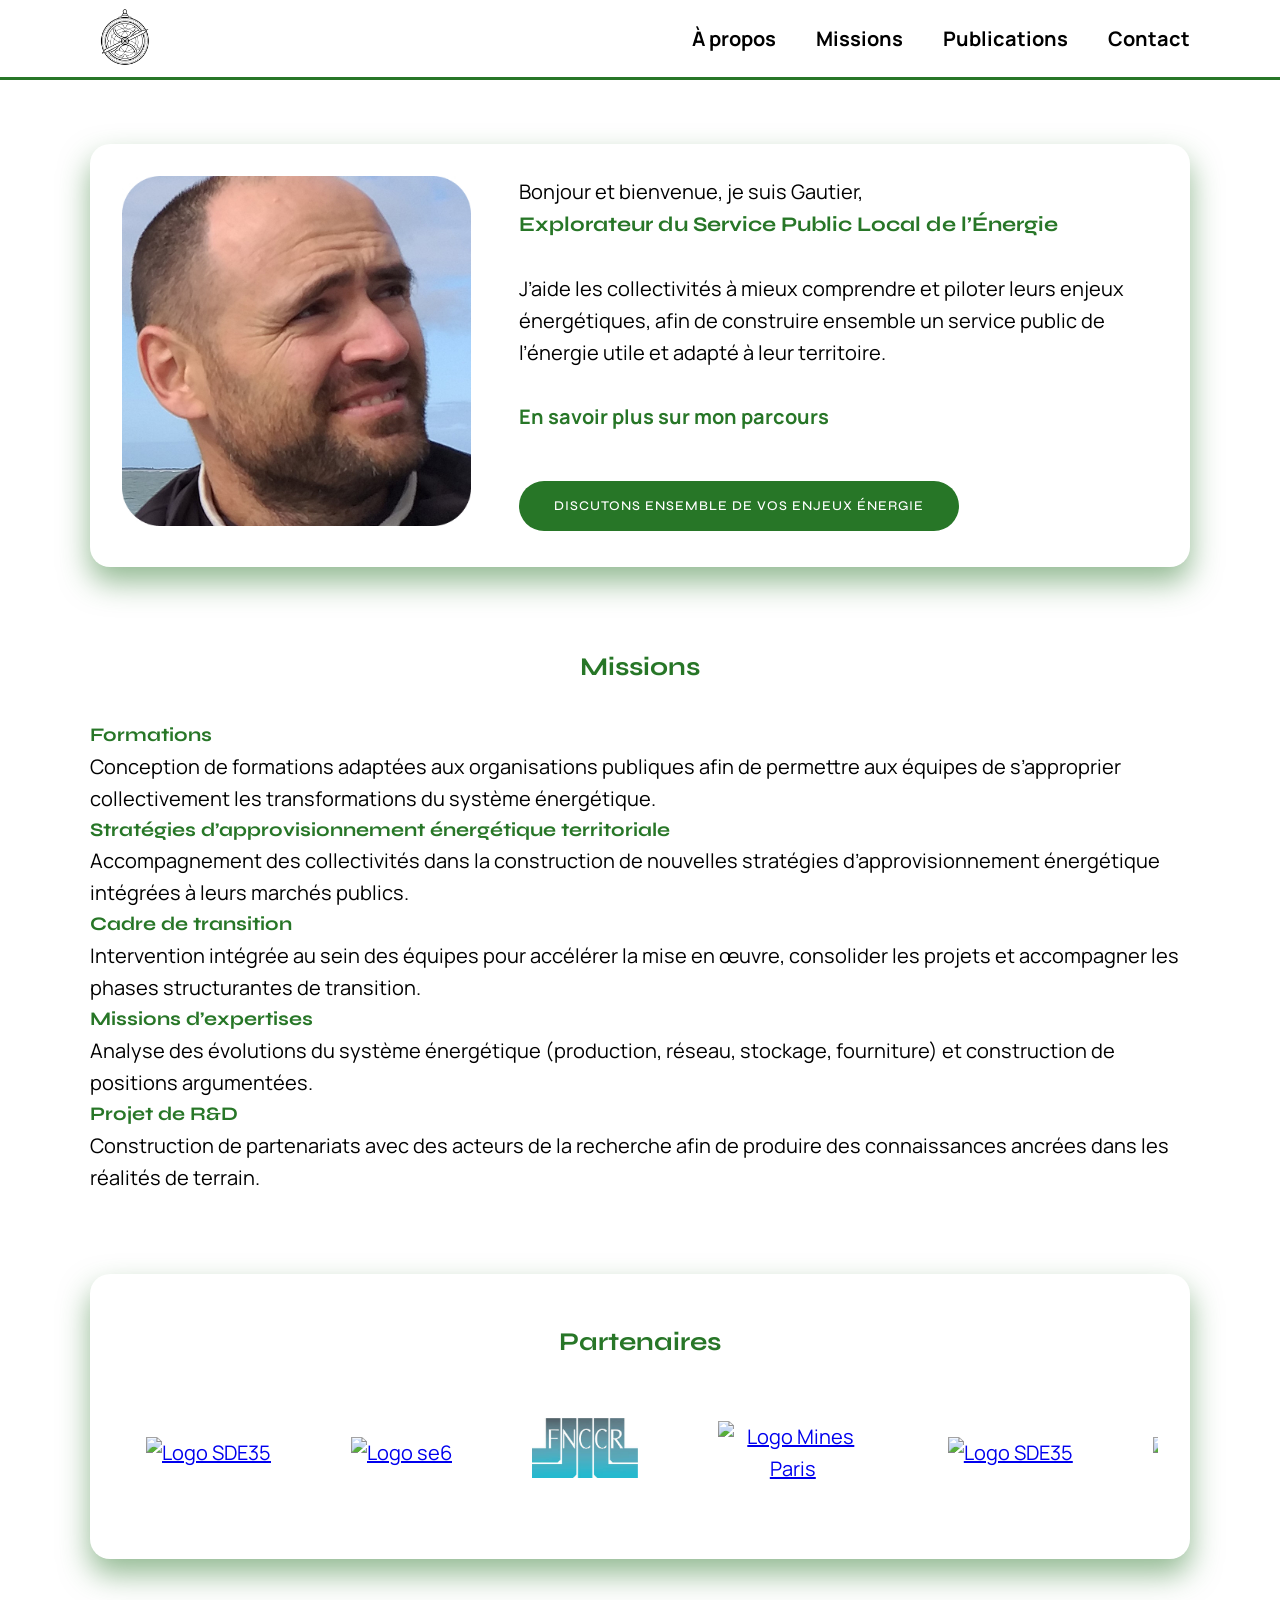
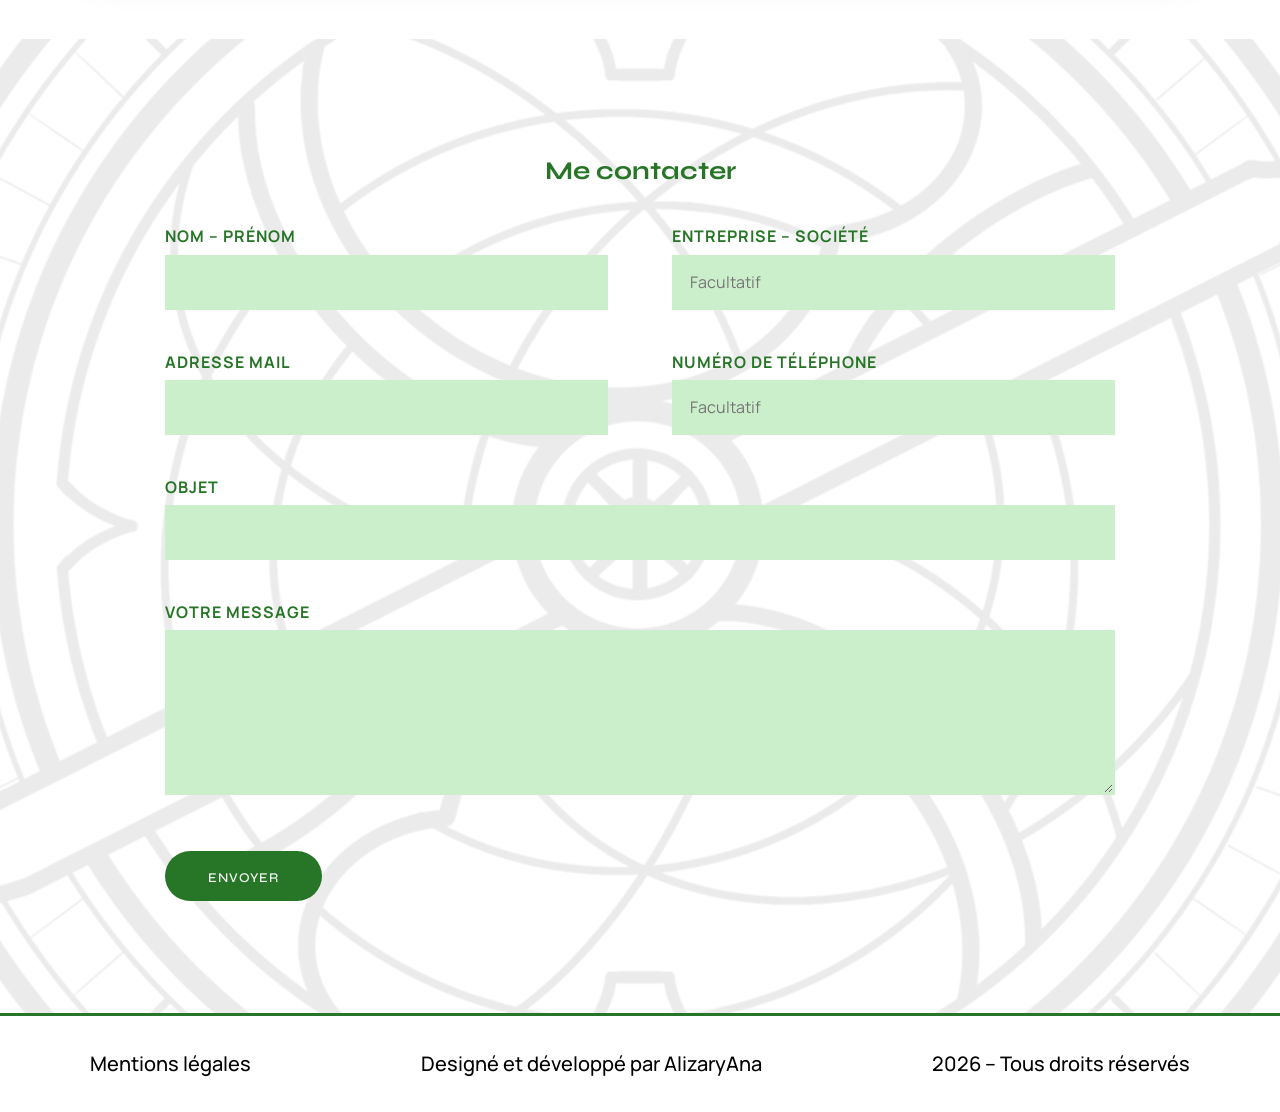
==== index.html @ 9ed66474 "Mise en forme contact" ====
<!DOCTYPE html>
<html lang="fr">

<head>
    <meta charset="UTF-8">
    <meta name="viewport" content="width=device-width, initial-scale=1.0">

    <title>Gautier | Explorateur du Service Public Local de l’Énergie</title>
    <link rel="icon" type="image/png" href="/assets/images/icone.png">
    <meta name="description"
        content="Accompagnement des collectivités dans la construction et le pilotage du service public local de l’énergie.">

    <!-- Fonts -->
    <link href="https://fonts.googleapis.com/css2?family=Manrope:wght@300;400;500;600&family=Syne:wght@600;700&display=swap"
        rel="stylesheet">

    <!-- CSS -->
    <link rel="stylesheet" href="/assets/styles/styles.css">

    <!-- RS Cards à ajouter -->

</head>

<body>

    <!-- ================= HEADER ================= -->

    <header class="site-header">
        <div class="container nav">

            <div class="logo">
               <a href="/" aria-label="Retour à l’accueil">
                <img 
                    src="./assets/images/logo.jpg" 
                    alt="Logo Gautier - Service Public Local de l'Énergie"
                    title="Retour à l'accueil"
                > 
            </a>
            </div>

            <nav aria-label="Navigation principale">
                <ul class="nav-list">
                    <li><a href="#apropos">À propos</a></li>
                    <li><a href="#missions">Missions</a></li>
                    <li><a href="/pages/publications.html">Publications</a></li>
                    <li><a href="#contact">Contact</a></li>
                </ul>
            </nav>

        </div>
    </header>


    <!-- ================= MAIN ================= -->

    <main id="main-content">

        <!-- ===== HERO / INTRO ===== -->

        <section id="apropos" class="hero container">
            <div class="hero-card">

                <figure class="hero-image">
                    <img src="/assets/images/portrait.jpg" alt="Portrait de Gautier">
                </figure>

                <div class="hero-content">
                    <p>Bonjour et bienvenue, je suis Gautier,</p>
                    <h1>
                        Explorateur du Service Public Local de l’Énergie
                    </h1>

                    <p class="intro">
                        J’aide les collectivités à mieux comprendre et piloter leurs enjeux énergétiques,
                        afin de construire ensemble un service public de l’énergie utile et adapté à leur territoire.
                    </p>

                    <p>
                        <a href="./pages/apropos.html" class="text-link">En savoir plus sur mon parcours</a>
                    </p>

                    <a href="#contact">
                        <button class="btn-primary">
                            Discutons ensemble de vos enjeux énergie
                        </button>
                    </a>

                </div>
            </div>
        </section>


        <!-- ===== MISSIONS ===== -->

        <section id="missions" class="missions container">

            <header class="section-header">
                <h2>Missions</h2>
            </header>

            <div class="missions-list">

                <article class="mission">
                    <div class="mission-icon"></div>
                    <div class="mission-content">
                        <h3>Formations</h3>
                        <p>
                            Conception de formations adaptées aux organisations publiques afin de permettre aux équipes
                            de s’approprier collectivement les transformations du système énergétique.
                        </p>
                    </div>
                </article>

                <article class="mission">
                    <div class="mission-icon"></div>
                    <div class="mission-content">
                        <h3>Stratégies d’approvisionnement énergétique territoriale</h3>
                        <p>
                            Accompagnement des collectivités dans la construction de nouvelles stratégies
                            d’approvisionnement énergétique intégrées à leurs marchés publics.
                        </p>
                    </div>
                </article>

                <article class="mission">
                    <div class="mission-icon"></div>
                    <div class="mission-content">
                        <h3>Cadre de transition</h3>
                        <p>
                            Intervention intégrée au sein des équipes pour accélérer la mise en œuvre,
                            consolider les projets et accompagner les phases structurantes de transition.
                        </p>
                    </div>
                </article>

                <article class="mission">
                    <div class="mission-icon"></div>
                    <div class="mission-content">
                        <h3>Missions d’expertises</h3>
                        <p>
                            Analyse des évolutions du système énergétique (production, réseau, stockage, fourniture)
                            et construction de positions argumentées.
                        </p>
                    </div>
                </article>

                <article class="mission">
                    <div class="mission-icon"></div>
                    <div class="mission-content">
                        <h3>Projet de R&D</h3>
                        <p>
                            Construction de partenariats avec des acteurs de la recherche afin de produire
                            des connaissances ancrées dans les réalités de terrain.
                        </p>
                    </div>
                </article>

            </div>

        </section>


        <!-- ===== PARTENAIRES ===== -->

        <section id="partenaires" class="partners container">
            <header class="section-header">
                <h2>Partenaires</h2>
            </header>

            <div class="partner-logos-wrapper">
                <div class="partner-logos"></div>
            </div>
        </section>


        <!-- ===== CONTACT ===== -->

        <section id="contact" class="contact-section">

            <div class="contact-wrapper container">

                <header class="section-header">
                    <h2>Me contacter</h2>
                </header>

                <form class="contact-form" action="#" method="post">

                    <div class="form-row">
                        <div class="form-group">
                            <label for="name">Nom – Prénom</label>
                            <input type="text" id="name" name="name" required>
                        </div>

                        <div class="form-group">
                            <label for="company">Entreprise – Société</label>
                            <input type="text" id="company" name="company" placeholder="Facultatif">
                        </div>
                    </div>

                    <div class="form-row">
                        <div class="form-group">
                            <label for="email">Adresse mail</label>
                            <input type="email" id="email" name="email" required>
                        </div>

                        <div class="form-group">
                            <label for="phone">Numéro de téléphone</label>
                            <input type="tel" id="phone" name="phone" placeholder="Facultatif">
                        </div>
                    </div>

                    <div class="form-group">
                        <label for="subject">Objet</label>
                        <input type="text" id="subject" name="subject">
                    </div>

                    <div class="form-group">
                        <label for="message">Votre message</label>
                        <textarea id="message" name="message" rows="6" required></textarea>
                    </div>

                    <button type="submit" class="btn-primary">
                        Envoyer
                    </button>

                </form>

            </div>

        </section>

    </main>


    <!-- ================= FOOTER ================= -->

    <footer class="site-footer">
        <div class="container footer-content">

            <div class="footer-left">
                <p>
                    <a href="./pages/mentionslegales.html" class="footer-link">
                        Mentions légales
                    </a>
                </p>
            </div>

            <div class="footer-center">
                <p>
                    Designé et développé par 
                    <a href="https://www.alizaryana.com" 
                    target="_blank" 
                    rel="noopener noreferrer"
                    class="footer-link">
                        AlizaryAna
                    </a>
                </p>
            </div>

            <div class="footer-right">
                <p>
                    <span id="year"></span> – Tous droits réservés
                </p>
            </div>

        </div>
    </footer>

</body>

<script>
    document.getElementById("year").textContent = new Date().getFullYear();
</script>

<script src="./assets/scripts/logo-partenaires.js"></script>

</html>
---- assets/styles/styles.css ----
:root {
    --green: #277627;
    --violet: #522876;
    --heading: 'Syne', sans-serif;
    --text: 'Manrope', sans-serif;
}

* {
    margin: 0;
    padding: 0;
    box-sizing: border-box;
}

body {
    font-family: var(--text);
    line-height: 1.6;
    font-size: clamp(1rem, 1.2vw + 1rem, 1.25rem);
}

.container {
    width: 90%;
    max-width: 1100px;
    margin: 0 auto;
}

h1, h2, h3 {
    font-family: var(--heading);
    color: var(--green);
}

h1 {
    font-family: var(--heading);
    color: var(--green);
    font-size: clamp(2rem, 4vw, 3rem);
    text-align: center;
}

h2 {
    font-family: var(--heading);
    color: var(--green);
    font-size: clamp(1.5rem, 2vw, 3rem);
    text-align: center;
    margin-bottom: 2rem;
}

h3 {
    font-family: var(--heading);
    color: var(--green);
    font-size: clamp(1rem, 1.5vw, 2rem); 
}

/* HEADER */

.site-header {
    background: white;
    height: 80px;
    border-bottom: 3px solid var(--green);
    display: flex;
}

.logo img{
    width: 70px;
    height: 70px;
    margin-top: 20%;
}

.nav {
    display: flex;
    justify-content: space-between;
    align-items: center;
}

nav ul {
    list-style: none;
    display: flex;
    gap: 2em;
}

nav a {
    text-decoration: none;
    font-weight: 700;
    position: relative; 
    color: black; 
    transition: color 0.3s ease;
}

nav a::after {
    content: '';
    position: absolute;
    width: 0;
    height: 2px;
    left: 0;
    bottom: -4px; 
    background-color: var(--green);
    transition: width 0.3s ease;
}

nav a:hover {
    color: var(--green);
}

nav a:hover::after {
    width: 100%; 
}

/* HERO */

.hero {
    margin: 4rem auto;
}

.hero-card {
    display: flex;
    gap: 3rem;
    align-items: flex-start;
    background: white;
    border-radius: 20px;
    padding: 2rem;
    box-shadow: 0 15px 30px rgba(39, 118, 39, 0.50);
}

.hero-image img {
    border-radius: 15px;
    object-fit: cover;
    height: 100%;
    max-height: 350px;
}

.hero-content {
    display: flex;
    flex-direction: column;
    justify-content: flex-start;
    flex: 1;
    height: 100%;
}

.hero-content h1 {
    font-size: 1.3rem;
    margin: 0 0 2rem 0;
    text-align: left;
}

.text-link {
    display: inline-block;
    margin: 2rem 0 3rem 0;
    color: var(--green);
    text-decoration: none;
    font-weight: 700;
    position: relative;
    transition: color 0.5s ease;
}

.text-link::after {
    content: '';
    position: absolute;
    width: 0;
    height: 2px;
    left: 0;
    bottom: -3px;
    background-color: var(--green);
    transition: width 0.3s ease;
}

.text-link:hover::after {
    width: 100%;
}

.btn-primary {
    display: inline-block;
    padding: 0.75rem 2rem;
    height: 50px;
    background: var(--green);
    color: white;
    border: 3px solid transparent;
    border-radius: 30px;
    cursor: pointer;
    font-weight: 500;
    text-transform: uppercase;
    letter-spacing: 1px;
    font-family: var(--heading);
    transition: all 0.3s ease;
    text-align: center;
    width: auto;
    margin-top: auto;
    box-sizing: border-box;
}

.btn-primary:hover {
    color: var(--green);
    background-color: white;
    border-color: var(--green);
    transform: translateY(-4px);
    box-shadow: 0 8px 20px rgba(39, 118, 39, 0.25);
}

.btn-primary:focus {
    outline: none;
    box-shadow: 0 0 0 4px rgba(39, 118, 39, 0.2);
}

/* MISSIONS */

.missions {
    margin: 5rem auto;
}

.mission-item {
    display: flex;
    gap: 2rem;
    margin-bottom: 3rem;
    align-items: flex-start;
}

.icon {
    width: 70px;
    height: 70px;
    background: var(--green);
    border-radius: 50%;
    flex-shrink: 0;
}

/* PARTNERS */

.partners {
    background: white;
    padding: 3rem 2rem;
    border-radius: 20px;
    margin-bottom: 5rem;
    box-shadow: 0 15px 30px rgba(39, 118, 39, 0.50);
}

.partner-logos-wrapper {
    overflow: hidden;
    width: 100%;
    position: relative;
}

.partner-logos {
    display: flex;
    gap: 2rem; /* gap fixe entre les cartes */
    animation: scroll-left 25s linear infinite;
    align-items: center;
}

.partner-logos .logo-box {
    flex: 0 0 auto; 
    text-align: center;
    padding: 1.5rem;
    border-radius: 15px;
    background: white;
    transition: transform 0.3s ease, box-shadow 0.3s ease;
}

.partner-logos .logo-box img {
    max-height: 60px;
    max-width: 150px; 
    object-fit: contain;
}

/* Hover effet "lift" */
.partner-logos .logo-box:hover {
    transform: translateY(-5px);
}

/* Animation du scroll */
@keyframes scroll-left {
    0% { transform: translateX(0); }
    100% { transform: translateX(-50%); }
}

.contact-section {
    position: relative;
    padding: 7rem 0;
    background-image: url("../images/logo.jpg");
    background-repeat: no-repeat;
    background-position: center;
    background-size: 180%;
}

.contact-section::before {
    content: "";
    position: absolute;
    inset: 0;
    background: rgba(255, 255, 255, 0.92);
    z-index: 0;
}

.contact-wrapper {
    position: relative;
    z-index: 1;
}

.contact-form {
    max-width: 950px;
    margin: 0 auto;
    display: flex;
    flex-direction: column;
    gap: 2.5rem;
}

.form-row {
    display: flex;
    gap: 4rem;
}

.form-group {
    flex: 1;
    display: flex;
    flex-direction: column;
}

label {
    font-size: 1rem;
    font-weight: 700;
    text-transform: uppercase;
    color: var(--green);
    margin-bottom: 0.3rem;
    letter-spacing: 1px;
}

input,
textarea {
    background: #CCEFCB;
    border: 2px solid transparent;
    padding: 0.9rem 1rem;
    font-size: 1rem;
    font-family: inherit;
    outline: none;
    transition: all 0.2s ease;
}

input:focus,
textarea:focus {
    background: #a8cfa8;
    border-color: var(--green);
}

.contact-form .btn-primary {
    align-self: flex-start;
    margin-top: 1rem;
    padding: 1rem 2.5rem;
    border-radius: 40px;
}

/* FOOTER */

.site-footer {
    border-top: 3px solid var(--green); 
    background: white;
    padding: 2rem 1rem;
    font-family: var(--text);
    font-weight: 500;
}

.site-footer .footer-content {
    display: flex;
    justify-content: space-between;
    flex-wrap: wrap;
    align-items: center;
    gap: 1rem;
}

.site-footer .footer-link {
    color: black;
    text-decoration: none;
    position: relative;
    transition: color 0.3s ease;
}

.site-footer .footer-link::after {
    content: '';
    position: absolute;
    width: 0;
    height: 2px;
    left: 0;
    bottom: -2px;
    background-color: var(--green);
    transition: width 0.3s ease;
}

.site-footer .footer-link:hover {
    color: var(--green);
}

.site-footer .footer-link:hover::after {
    width: 100%;
}

.footer-left, .footer-center, .footer-right {
    flex: 1 1 auto;
    text-align: left;
}

.footer-center {
    text-align: center;
}

.footer-right {
    text-align: right;
}
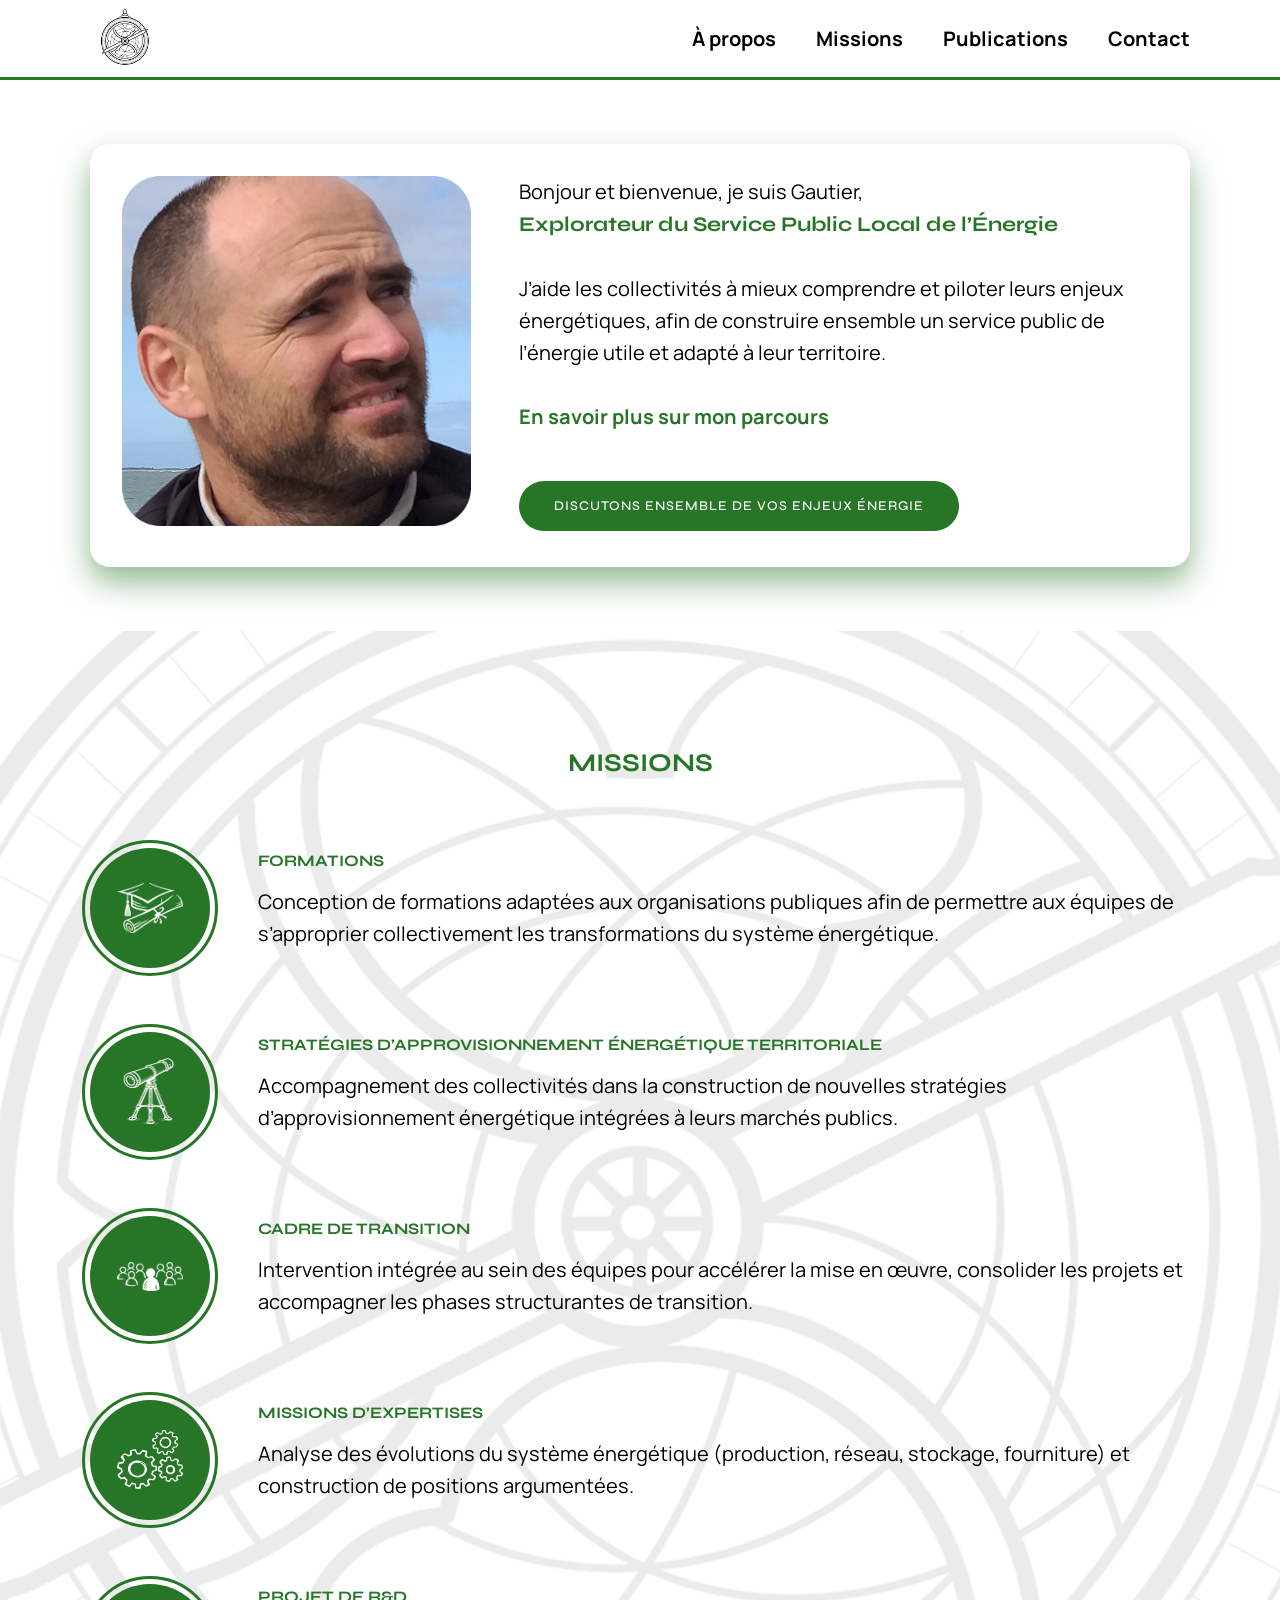
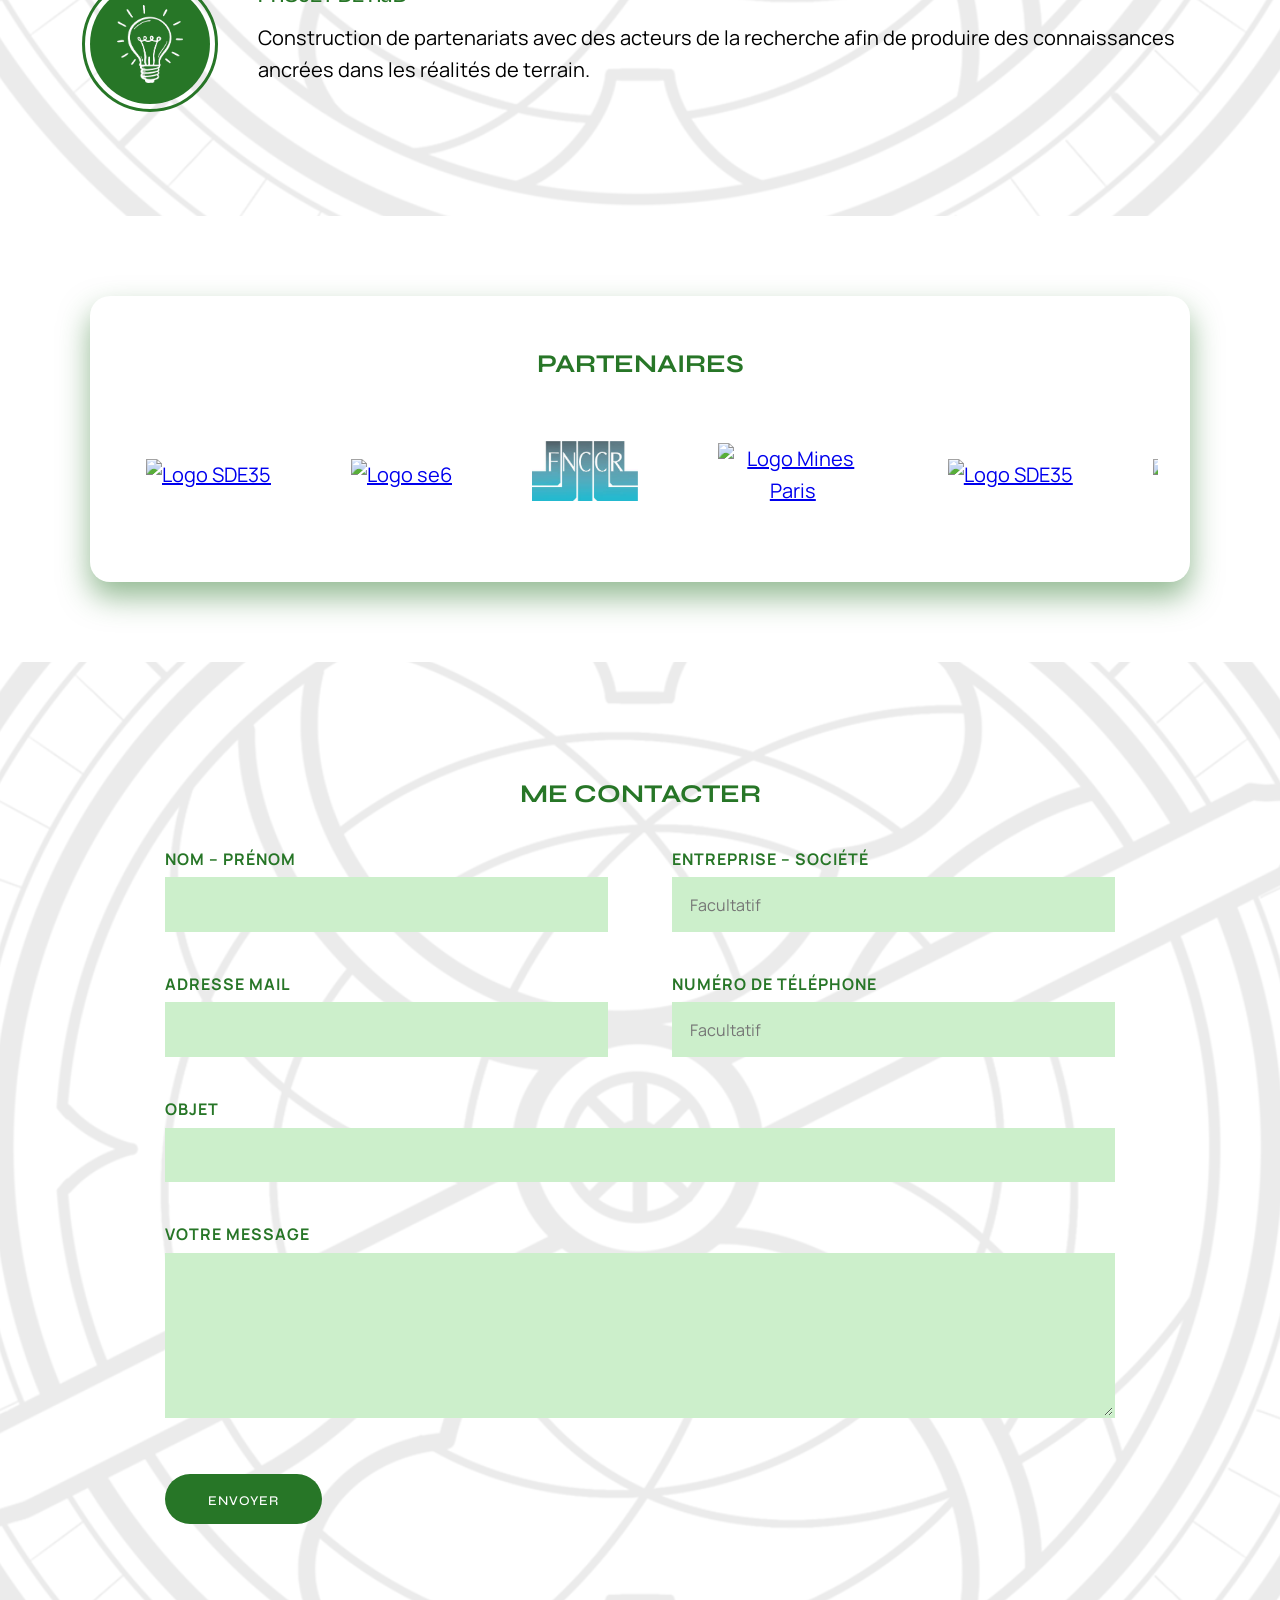
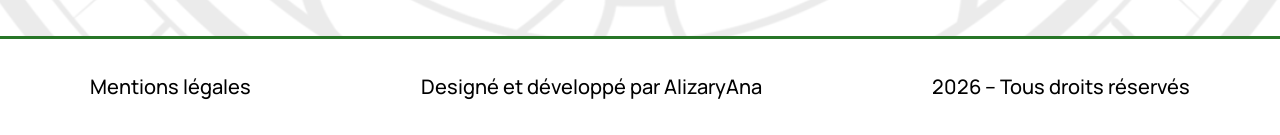
==== commit 3eedb867: "mise en page missions" ====
--- a/index.html
+++ b/index.html
@@ -92,71 +92,72 @@
 
         <!-- ===== MISSIONS ===== -->
 
-        <section id="missions" class="missions container">
-
-            <header class="section-header">
-                <h2>Missions</h2>
-            </header>
-
-            <div class="missions-list">
-
-                <article class="mission">
-                    <div class="mission-icon"></div>
-                    <div class="mission-content">
-                        <h3>Formations</h3>
-                        <p>
-                            Conception de formations adaptées aux organisations publiques afin de permettre aux équipes
-                            de s’approprier collectivement les transformations du système énergétique.
-                        </p>
-                    </div>
-                </article>
-
-                <article class="mission">
-                    <div class="mission-icon"></div>
-                    <div class="mission-content">
-                        <h3>Stratégies d’approvisionnement énergétique territoriale</h3>
-                        <p>
-                            Accompagnement des collectivités dans la construction de nouvelles stratégies
-                            d’approvisionnement énergétique intégrées à leurs marchés publics.
-                        </p>
-                    </div>
-                </article>
-
-                <article class="mission">
-                    <div class="mission-icon"></div>
-                    <div class="mission-content">
-                        <h3>Cadre de transition</h3>
-                        <p>
-                            Intervention intégrée au sein des équipes pour accélérer la mise en œuvre,
-                            consolider les projets et accompagner les phases structurantes de transition.
-                        </p>
-                    </div>
-                </article>
-
-                <article class="mission">
-                    <div class="mission-icon"></div>
-                    <div class="mission-content">
-                        <h3>Missions d’expertises</h3>
-                        <p>
-                            Analyse des évolutions du système énergétique (production, réseau, stockage, fourniture)
-                            et construction de positions argumentées.
-                        </p>
-                    </div>
-                </article>
-
-                <article class="mission">
-                    <div class="mission-icon"></div>
-                    <div class="mission-content">
-                        <h3>Projet de R&D</h3>
-                        <p>
-                            Construction de partenariats avec des acteurs de la recherche afin de produire
-                            des connaissances ancrées dans les réalités de terrain.
-                        </p>
-                    </div>
-                </article>
-
-            </div>
-
+        <section id="missions" class="missions">
+            <div class="container">
+
+                <header class="section-header">
+                    <h2>Missions</h2>
+                </header>
+
+                <div class="missions-list">
+
+                    <article class="mission">
+                        <div class="mission-icon"></div>
+                        <div class="mission-content">
+                            <h3>Formations</h3>
+                            <p>
+                                Conception de formations adaptées aux organisations publiques afin de permettre aux équipes
+                                de s’approprier collectivement les transformations du système énergétique.
+                            </p>
+                        </div>
+                    </article>
+
+                    <article class="mission">
+                        <div class="mission-icon"></div>
+                        <div class="mission-content">
+                            <h3>Stratégies d’approvisionnement énergétique territoriale</h3>
+                            <p>
+                                Accompagnement des collectivités dans la construction de nouvelles stratégies
+                                d’approvisionnement énergétique intégrées à leurs marchés publics.
+                            </p>
+                        </div>
+                    </article>
+
+                    <article class="mission">
+                        <div class="mission-icon"></div>
+                        <div class="mission-content">
+                            <h3>Cadre de transition</h3>
+                            <p>
+                                Intervention intégrée au sein des équipes pour accélérer la mise en œuvre,
+                                consolider les projets et accompagner les phases structurantes de transition.
+                            </p>
+                        </div>
+                    </article>
+
+                    <article class="mission">
+                        <div class="mission-icon"></div>
+                        <div class="mission-content">
+                            <h3>Missions d’expertises</h3>
+                            <p>
+                                Analyse des évolutions du système énergétique (production, réseau, stockage, fourniture)
+                                et construction de positions argumentées.
+                            </p>
+                        </div>
+                    </article>
+
+                    <article class="mission">
+                        <div class="mission-icon"></div>
+                        <div class="mission-content">
+                            <h3>Projet de R&D</h3>
+                            <p>
+                                Construction de partenariats avec des acteurs de la recherche afin de produire
+                                des connaissances ancrées dans les réalités de terrain.
+                            </p>
+                        </div>
+                    </article>
+
+                </div>
+            </div>
         </section>
 
 
@@ -247,12 +248,12 @@
 
             <div class="footer-center">
                 <p>
-                    Designé et développé par 
+                    
                     <a href="https://www.alizaryana.com" 
                     target="_blank" 
                     rel="noopener noreferrer"
                     class="footer-link">
-                        AlizaryAna
+                       Designé et développé par AlizaryAna
                     </a>
                 </p>
             </div>
--- a/assets/styles/styles.css
+++ b/assets/styles/styles.css
@@ -41,6 +41,7 @@
     font-size: clamp(1.5rem, 2vw, 3rem);
     text-align: center;
     margin-bottom: 2rem;
+    text-transform: uppercase;
 }
 
 h3 {
@@ -201,22 +202,112 @@
 /* MISSIONS */
 
 .missions {
-    margin: 5rem auto;
-}
-
-.mission-item {
-    display: flex;
-    gap: 2rem;
-    margin-bottom: 3rem;
+    position: relative;
+    padding: 7rem 0;
+    background-image: url("../images/logo.jpg");
+    background-repeat: no-repeat;
+    background-position: center;
+    background-size: 180%;
+    width: 100%;
+}
+
+.missions::before {
+    content: "";
+    position: absolute;
+    inset: 0;
+    background: rgba(255, 255, 255, 0.92);
+    z-index: 0;
+}
+
+.missions .container {
+    position: relative;
+    z-index: 1;
+}
+
+.missions-list {
+    display: flex;
+    flex-direction: column;
+    gap: 4rem;
+    margin-top: 4rem;
+}
+
+.mission {
+    display: flex;
     align-items: flex-start;
-}
-
-.icon {
-    width: 70px;
-    height: 70px;
-    background: var(--green);
+    gap: 3rem;
+    transition: all 0.3s ease;
+}
+
+.mission-icon {
+    position: relative;
+    min-width: 120px;
+    height: 120px;
     border-radius: 50%;
-    flex-shrink: 0;
+    background-color: var(--green);
+    background-position: center;
+    background-repeat: no-repeat;
+    background-size: 55%;
+    transition: all 0.3s ease;
+}
+
+/* Deuxième bordure externe */
+.mission-icon::after {
+    content: "";
+    position: absolute;
+    inset: -8px;
+    border-radius: 50%;
+    border: 3px solid var(--green);
+    transition: all 0.3s ease;
+}
+
+.mission:nth-child(1) .mission-icon {
+    background-image: url("../images/missions/1.png");
+}
+
+.mission:nth-child(2) .mission-icon {
+    background-image: url("../images/missions/2.png");
+}
+
+.mission:nth-child(3) .mission-icon {
+    background-image: url("../images/missions/3.png");
+}
+
+.mission:nth-child(4) .mission-icon {
+    background-image: url("../images/missions/4.png");
+}
+
+.mission:nth-child(5) .mission-icon {
+    background-image: url("../images/missions/5.png");
+}
+
+.mission-content h3 {
+    font-size: 1rem;
+    text-transform: uppercase;
+    font-weight: 700;
+    color: var(--green);
+    margin-bottom: 0.8rem;
+    transition: color 0.3s ease;
+}
+
+.mission-content p {
+    line-height: 1.6;
+    transition: color 0.3s ease;
+}
+
+/* HOVER */
+
+.mission:hover .mission-icon {
+    background-color: var(--violet);
+}
+
+.mission:hover .mission-icon::after {
+    border-color: var(--violet);
+}
+
+.mission:hover .mission-content h3,
+.mission:hover .mission-content p {
+    color: var(--violet);
+    cursor: pointer;
 }
 
 /* PARTNERS */
@@ -226,6 +317,7 @@
     padding: 3rem 2rem;
     border-radius: 20px;
     margin-bottom: 5rem;
+    margin-top: 5rem;
     box-shadow: 0 15px 30px rgba(39, 118, 39, 0.50);
 }
 
@@ -237,7 +329,7 @@
 
 .partner-logos {
     display: flex;
-    gap: 2rem; /* gap fixe entre les cartes */
+    gap: 2rem; 
     animation: scroll-left 25s linear infinite;
     align-items: center;
 }
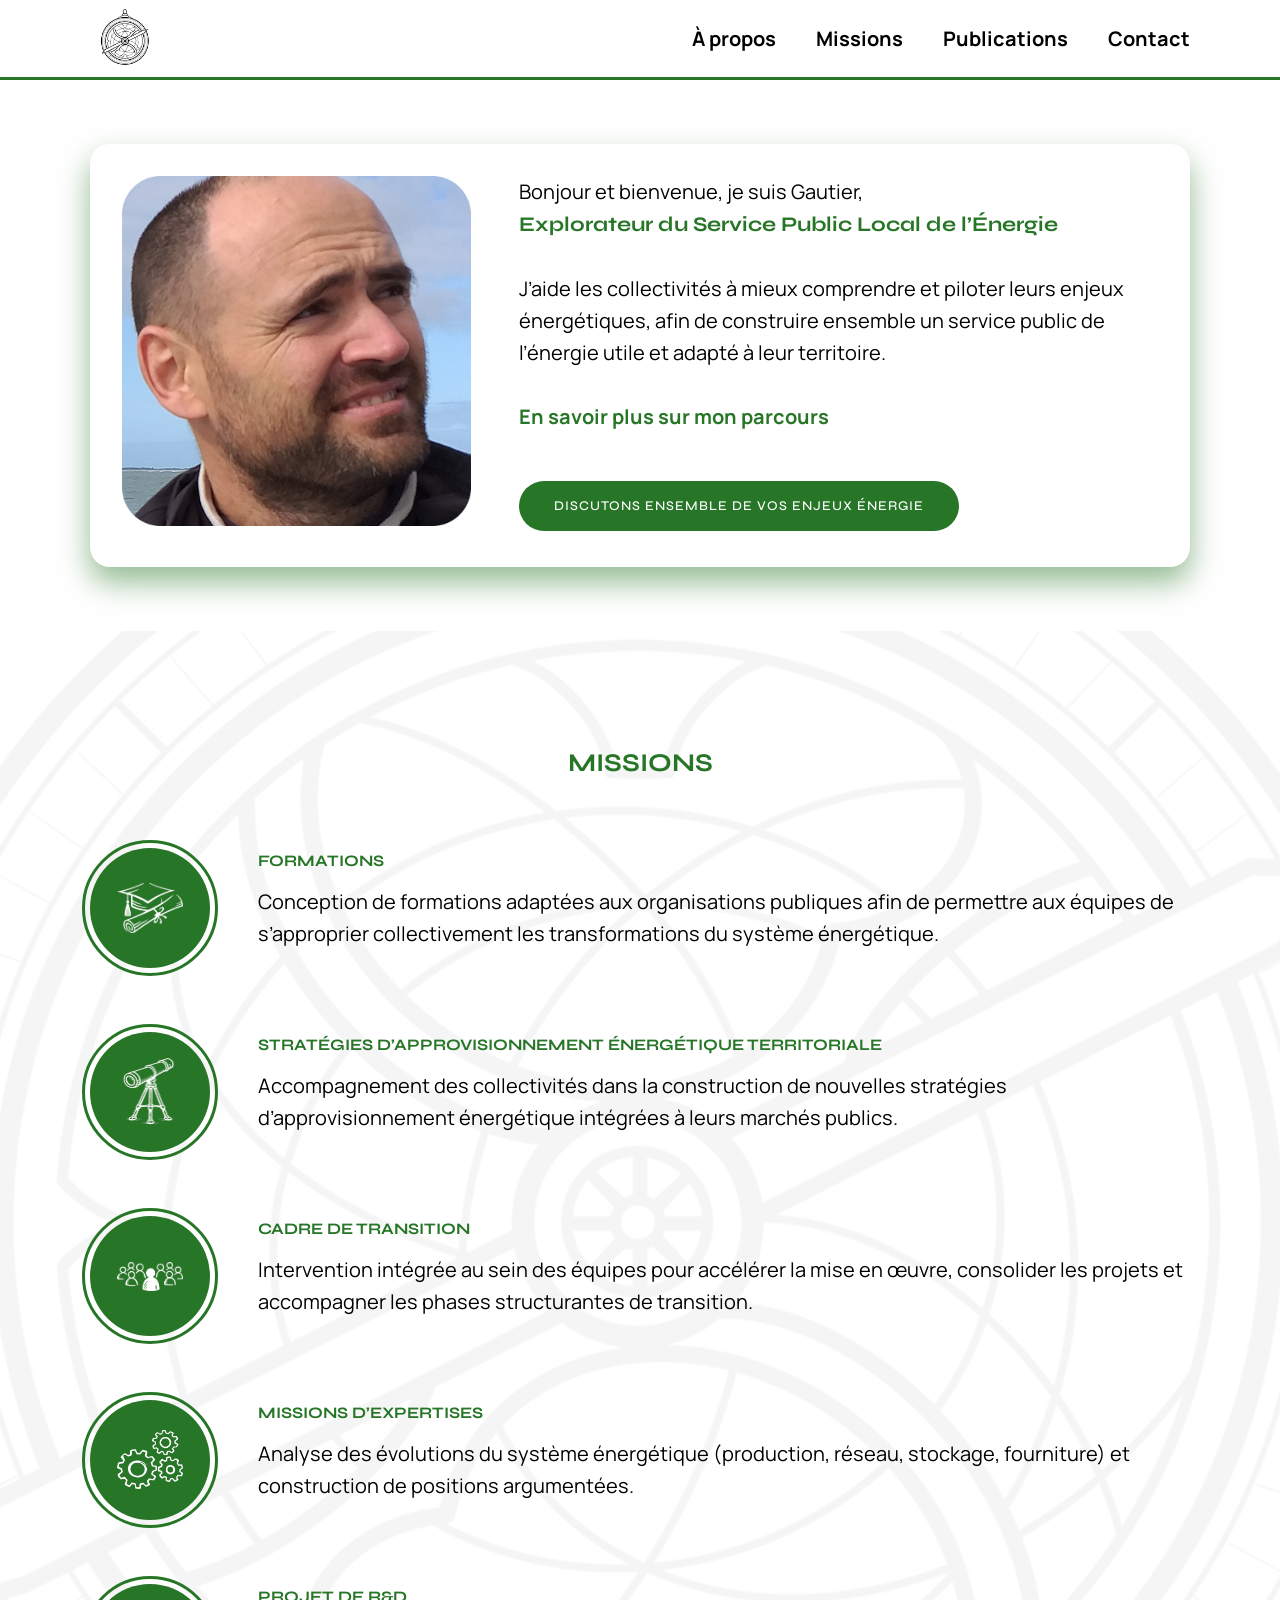
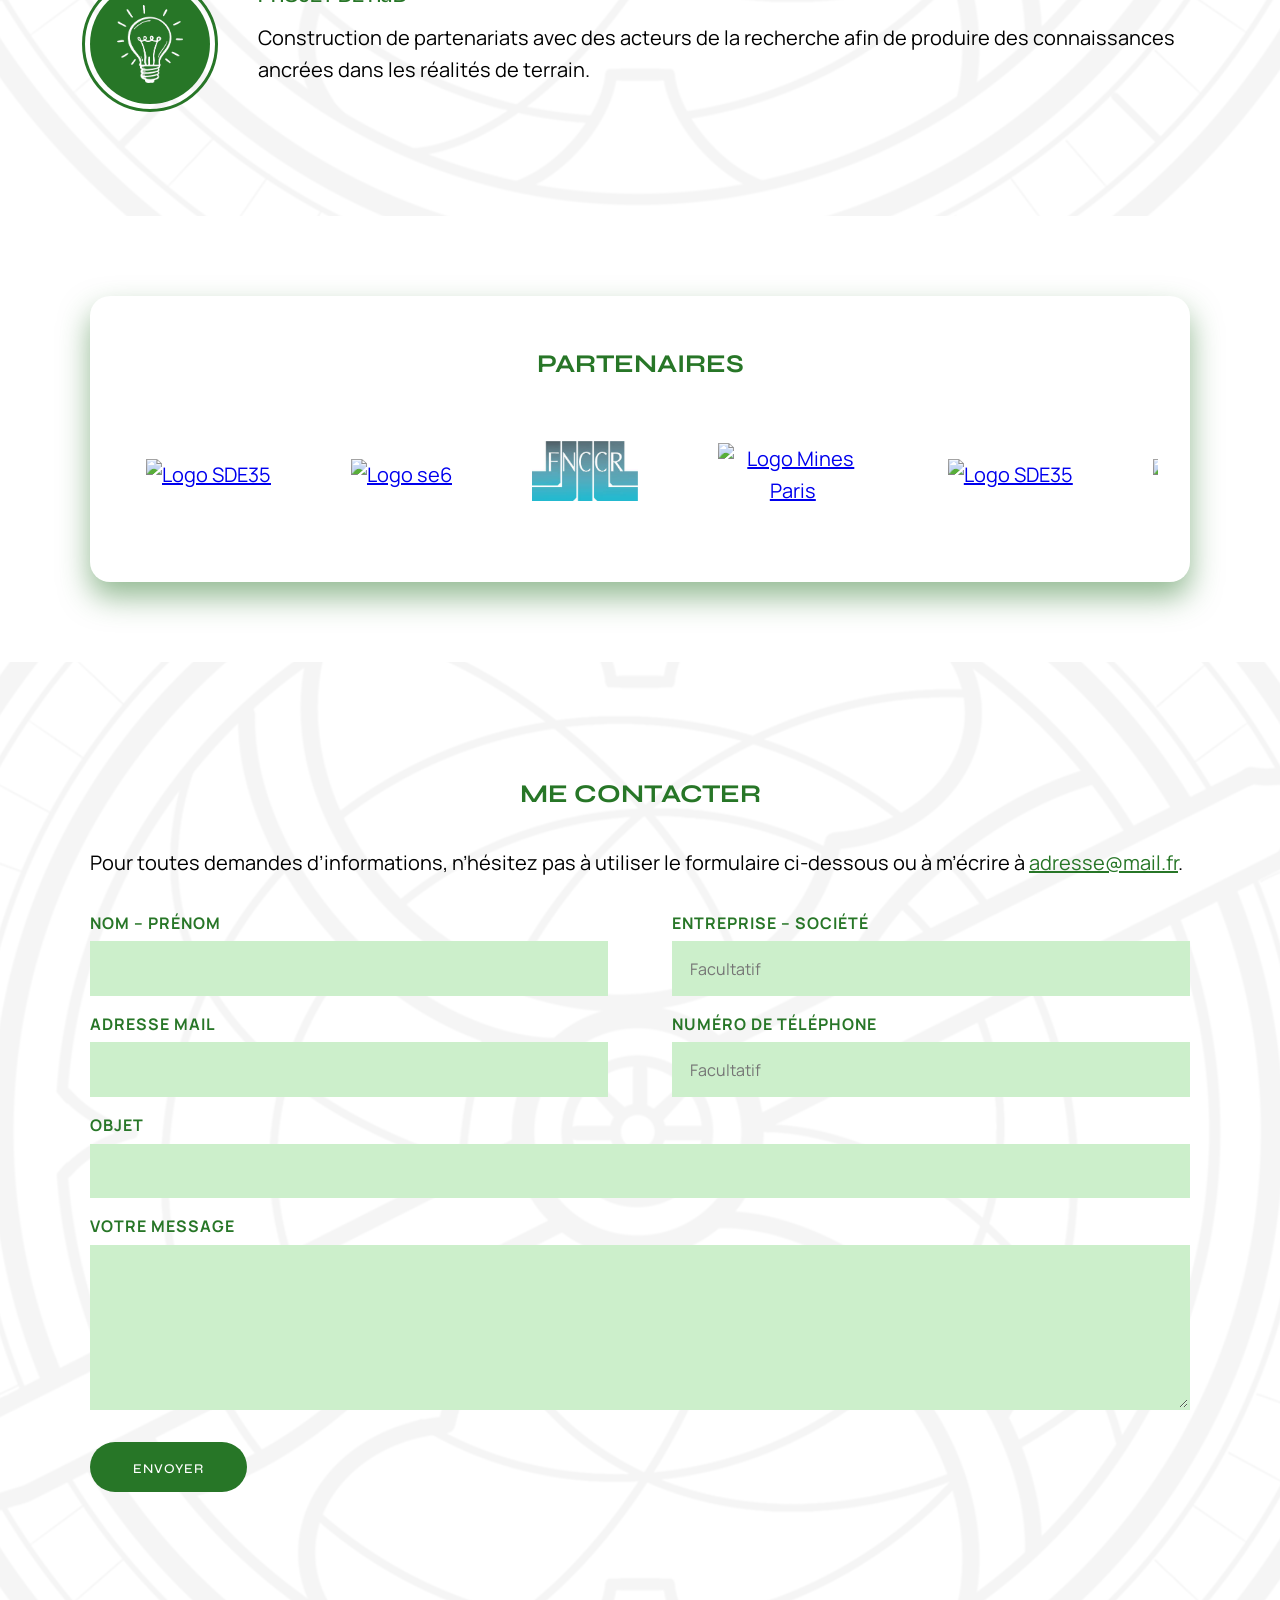
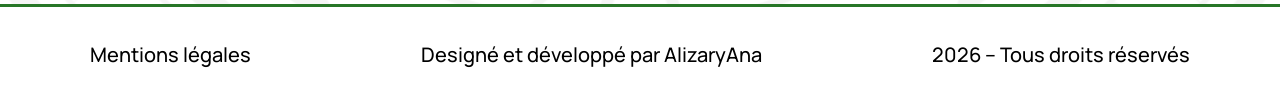
==== commit 56afde58: "Ajout responsive mobile" ====
--- a/index.html
+++ b/index.html
@@ -16,6 +16,7 @@
 
     <!-- CSS -->
     <link rel="stylesheet" href="/assets/styles/styles.css">
+    <link rel="stylesheet" href="/assets/styles/mobile.css">
 
     <!-- RS Cards à ajouter -->
 
@@ -28,19 +29,28 @@
     <header class="site-header">
         <div class="container nav">
 
+            <!-- Logo -->
             <div class="logo">
-               <a href="/" aria-label="Retour à l’accueil">
-                <img 
-                    src="./assets/images/logo.jpg" 
-                    alt="Logo Gautier - Service Public Local de l'Énergie"
-                    title="Retour à l'accueil"
-                > 
-            </a>
-            </div>
-
+                <a href="/" aria-label="Retour à l’accueil">
+                    <img 
+                        src="./assets/images/logo.jpg" 
+                        alt="Logo Gautier - Service Public Local de l'Énergie"
+                        title="Retour à l'accueil"
+                    > 
+                </a>
+            </div>
+
+            <!-- Hamburger pour mobile -->
+            <div class="hamburger" aria-label="Ouvrir le menu" aria-expanded="false" onclick="this.parentElement.classList.toggle('active'); this.setAttribute('aria-expanded', this.parentElement.classList.contains('active'));">
+                <span></span>
+                <span></span>
+                <span></span>
+            </div>
+
+            <!-- Navigation -->
             <nav aria-label="Navigation principale">
                 <ul class="nav-list">
-                    <li><a href="#apropos">À propos</a></li>
+                    <li><a href="/pages/apropos.html">À propos</a></li>
                     <li><a href="#missions">Missions</a></li>
                     <li><a href="/pages/publications.html">Publications</a></li>
                     <li><a href="#contact">Contact</a></li>
@@ -182,7 +192,11 @@
 
                 <header class="section-header">
                     <h2>Me contacter</h2>
+                    <p>Pour toutes demandes d’informations, n’hésitez pas à utiliser le formulaire ci-dessous ou à m’écrire à 
+                        <a href="mailto:adresse@mail.fr" class="adresse-mail">adresse@mail.fr</a>.
+                    </p>
                 </header>
+
 
                 <form class="contact-form" action="#" method="post">
 
--- a/assets/styles/styles.css
+++ b/assets/styles/styles.css
@@ -9,6 +9,10 @@
     margin: 0;
     padding: 0;
     box-sizing: border-box;
+}
+
+html {
+    scroll-behavior: smooth;
 }
 
 body {
@@ -215,7 +219,7 @@
     content: "";
     position: absolute;
     inset: 0;
-    background: rgba(255, 255, 255, 0.92);
+    background: rgba(255, 255, 255, 0.96);
     z-index: 0;
 }
 
@@ -360,6 +364,8 @@
     100% { transform: translateX(-50%); }
 }
 
+/* CONTACT*/
+
 .contact-section {
     position: relative;
     padding: 7rem 0;
@@ -367,14 +373,17 @@
     background-repeat: no-repeat;
     background-position: center;
     background-size: 180%;
+    
 }
 
 .contact-section::before {
     content: "";
     position: absolute;
     inset: 0;
-    background: rgba(255, 255, 255, 0.92);
+    background: rgba(255, 255, 255, 0.96);
     z-index: 0;
+ 
+    
 }
 
 .contact-wrapper {
@@ -382,12 +391,19 @@
     z-index: 1;
 }
 
+.contact-wrapper .section-header {
+    margin-bottom: 2rem;
+}
+
+.adresse-mail {
+    color: var(--green);
+}
+
 .contact-form {
-    max-width: 950px;
     margin: 0 auto;
     display: flex;
     flex-direction: column;
-    gap: 2.5rem;
+    gap: 1rem;
 }
 
 .form-row {
@@ -423,7 +439,6 @@
 
 input:focus,
 textarea:focus {
-    background: #a8cfa8;
     border-color: var(--green);
 }
 
--- a/assets/styles/mobile.css
+++ b/assets/styles/mobile.css
@@ -0,0 +1,137 @@
+@media (max-width: 48em) {
+
+    /* HEADER */
+    .site-header {
+        flex-direction: column;
+        height: auto;
+        padding: 0.5rem 1rem;
+        position: relative;
+    }
+
+    .logo img {
+        display: none;
+    }
+
+    .nav {
+        width: 100%;
+        flex-direction: column;
+        align-items: flex-end;
+    }
+
+
+    nav ul {
+        flex-direction: column;
+        gap: 1rem;
+        width: 100%;
+        display: none; 
+    }
+
+    nav a {
+        display: block;
+        text-align: center;
+        padding: 0.5rem 0;
+    }
+
+    .hamburger {
+        display: block;
+        cursor: pointer;
+        width: 30px;
+        height: 25px;
+        position: relative;
+    }
+
+    .hamburger span {
+        display: block;
+        width: 100%;
+        height: 3px;
+        background-color: var(--green);
+        margin: 5px 0;
+        transition: 0.3s ease;
+    }
+
+    /* quand le menu est ouvert */
+    .nav.active ul {
+        display: flex;
+    }
+
+    /* HERO */
+    .hero-card {
+        flex-direction: column;
+        gap: 1rem;
+        padding: 1rem;
+    }
+
+    .hero-image img {
+        max-height: 200px;
+        width: 100%;
+    }
+
+    .hero-content h1 {
+        font-size: 1.1rem;
+        text-align: center;
+    }
+
+    .btn-primary {
+        width: 100%;
+        padding: 1rem;
+        font-size: 1rem;
+    }
+
+    /* MISSIONS */
+    .missions-list {
+        gap: 2rem;
+        margin-top: 2rem;
+    }
+
+    .mission {
+        flex-direction: column;
+        align-items: center;
+        text-align: center;
+        gap: 1rem;
+    }
+
+    .mission-icon {
+        min-width: 90px;
+        height: 90px;
+    }
+
+    .mission-content h3 {
+        font-size: 0.95rem;
+    }
+
+    .mission-content p {
+        font-size: 0.85rem;
+    }
+
+    /* PARTNERS */
+    .partner-logos {
+        gap: 1rem;
+    }
+
+    .partner-logos .logo-box {
+        padding: 0.5rem;
+    }
+
+    /* CONTACT */
+    .contact-form .form-row {
+        flex-direction: column;
+        gap: 0.8rem;
+    }
+
+    .contact-form .btn-primary {
+        width: 100%;
+        text-align: center;
+        padding: 1rem;
+    }
+
+    /* FOOTER */
+    .site-footer .footer-content {
+        flex-direction: column;
+        gap: 1rem;
+        text-align: center;
+    }
+
+    .footer-left, .footer-center, .footer-right {
+        text-align: center;
+    }
+}
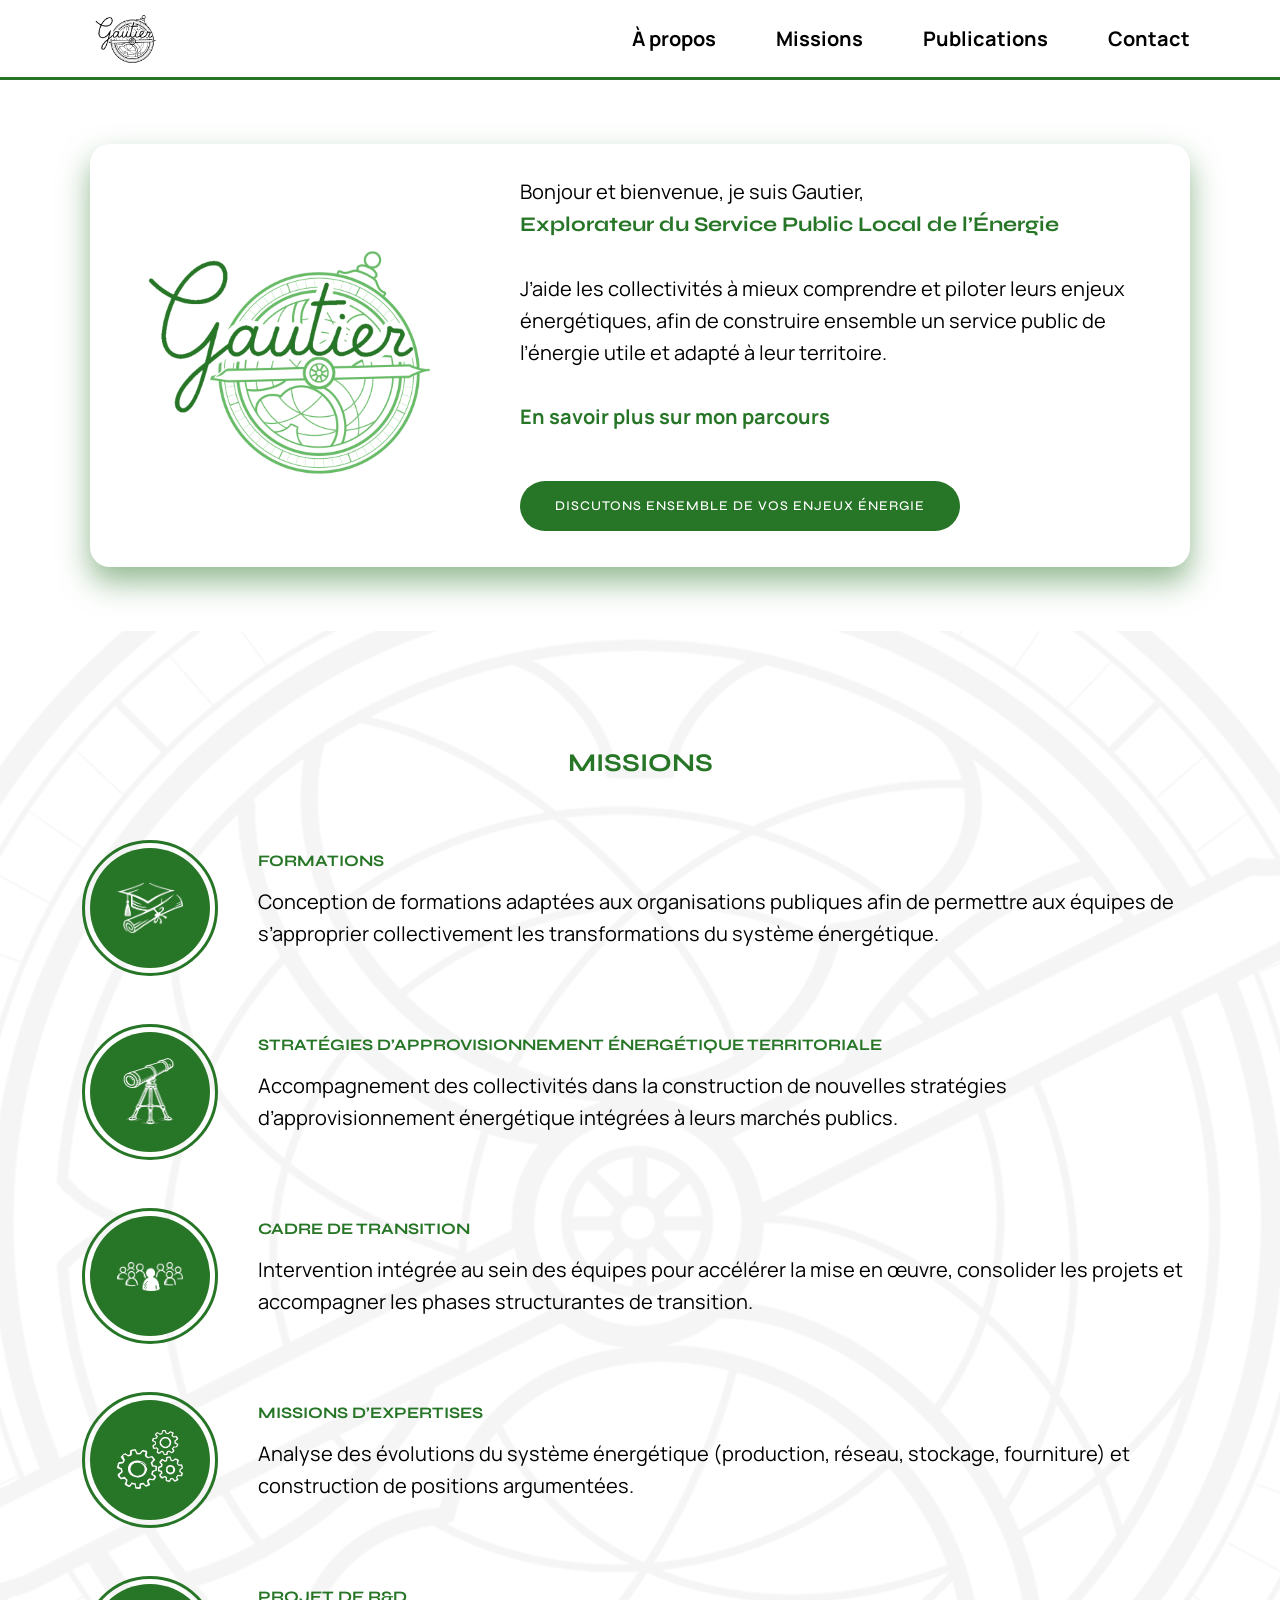
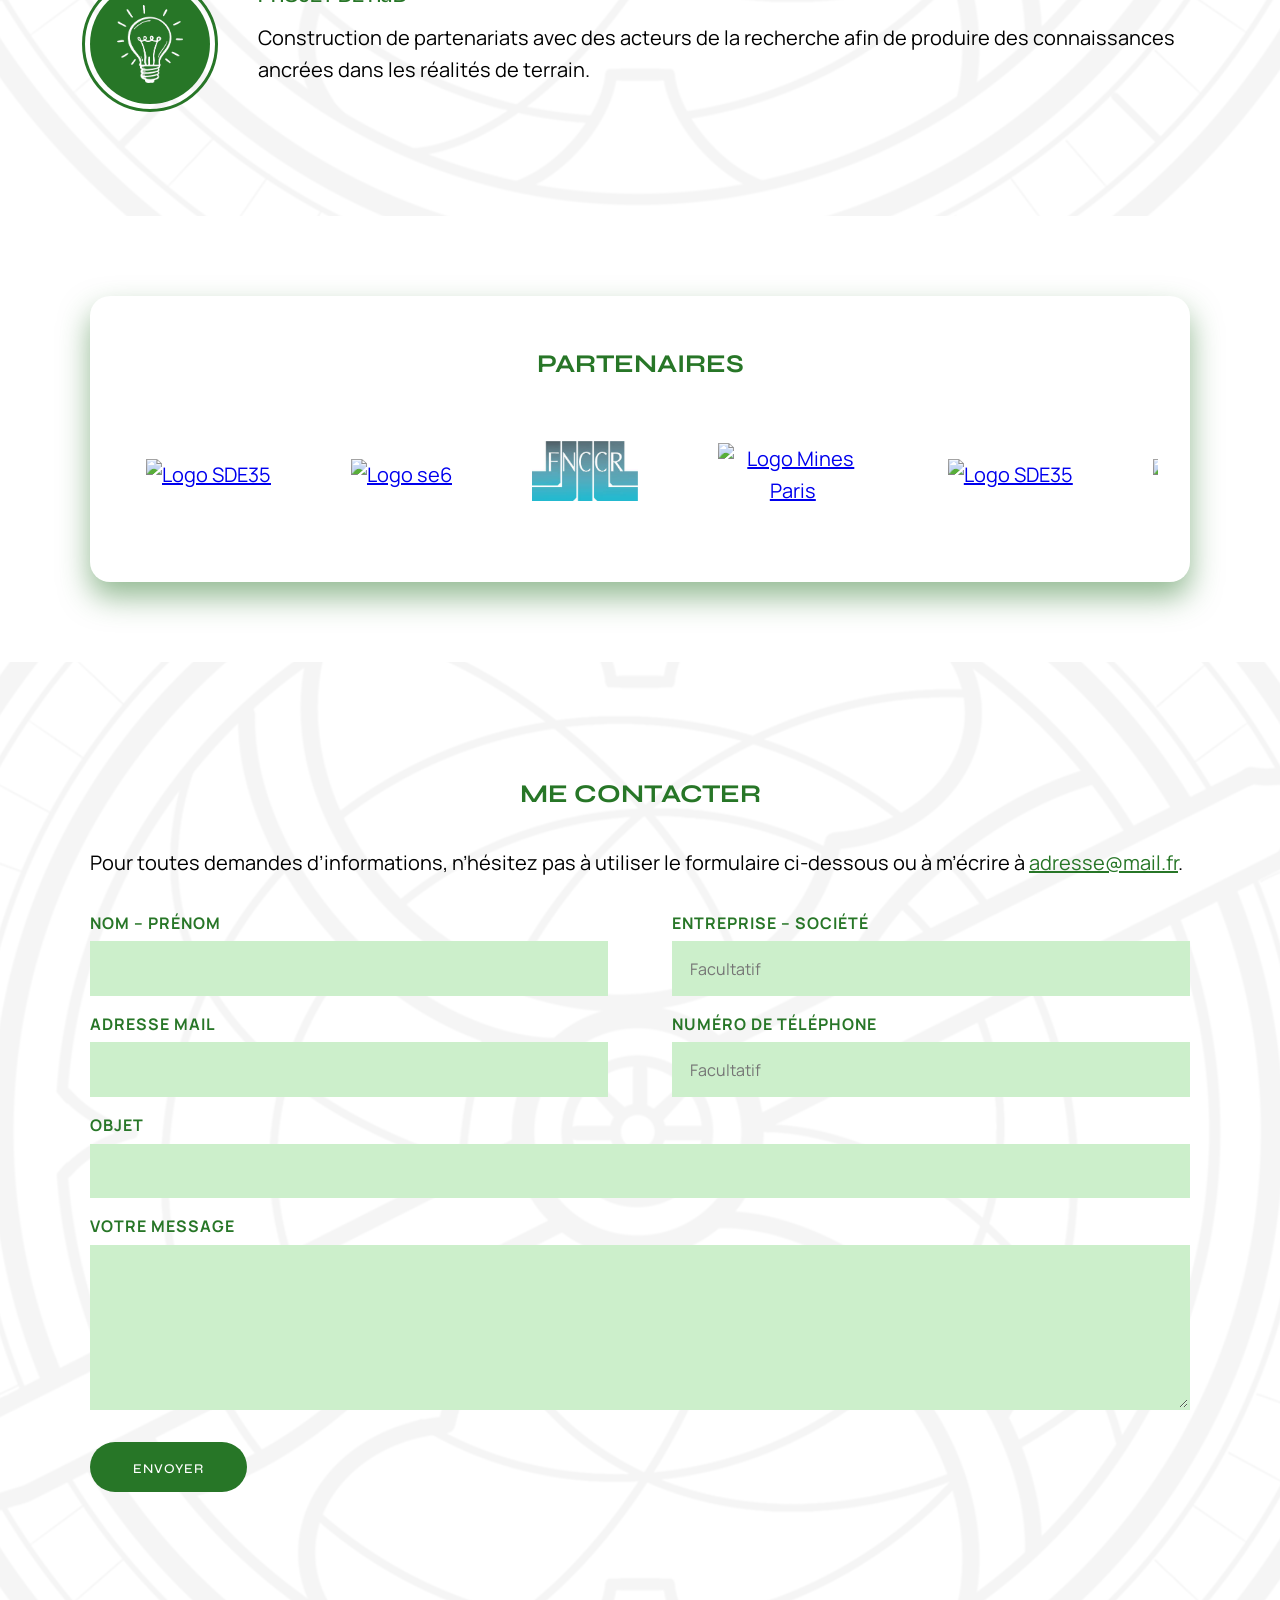
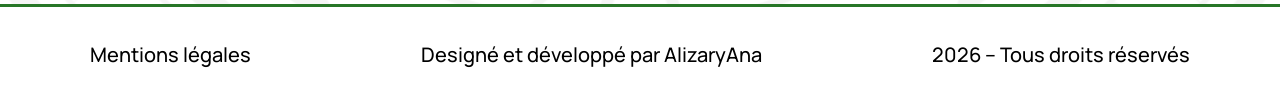
==== commit d5d01ba9: "Header sticky" ====
--- a/index.html
+++ b/index.html
@@ -31,17 +31,14 @@
 
             <!-- Logo -->
             <div class="logo">
-                <a href="/" aria-label="Retour à l’accueil">
-                    <img 
-                        src="./assets/images/logo.jpg" 
-                        alt="Logo Gautier - Service Public Local de l'Énergie"
-                        title="Retour à l'accueil"
-                    > 
+                <a href="/" aria-label="Retour à l’accueil" title="Retour à l'accueil">
+                    <img class="logo-default" src="./assets/images/gautier.png" alt="Logo Gautier - Service Public Local de l'Énergie">
+                    <img class="logo-hover" src="./assets/images/gautiervert.png" alt="Logo Gautier - Service Public Local de l'Énergie">
                 </a>
             </div>
 
-            <!-- Hamburger pour mobile -->
-            <div class="hamburger" aria-label="Ouvrir le menu" aria-expanded="false" onclick="this.parentElement.classList.toggle('active'); this.setAttribute('aria-expanded', this.parentElement.classList.contains('active'));">
+            <!-- Hamburger -->
+            <div class="hamburger" aria-label="Ouvrir le menu" aria-expanded="false">
                 <span></span>
                 <span></span>
                 <span></span>
@@ -57,6 +54,8 @@
                 </ul>
             </nav>
 
+            <!-- Overlay -->
+            <div class="nav-overlay"></div>
         </div>
     </header>
 
@@ -71,7 +70,7 @@
             <div class="hero-card">
 
                 <figure class="hero-image">
-                    <img src="/assets/images/portrait.jpg" alt="Portrait de Gautier">
+                    <img src="/assets/images/gautiervert.png" alt="Portrait de Gautier">
                 </figure>
 
                 <div class="hero-content">
@@ -288,5 +287,6 @@
 </script>
 
 <script src="./assets/scripts/logo-partenaires.js"></script>
+<script src="./assets/scripts/nav-mobile.js"></script>
 
 </html>
--- a/assets/styles/styles.css
+++ b/assets/styles/styles.css
@@ -61,24 +61,61 @@
     height: 80px;
     border-bottom: 3px solid var(--green);
     display: flex;
-}
-
-.logo img{
+    position: fixed;   
+    top: 0;           
+    left: 0;
+    width: 100%;      
+    z-index: 9999;     
+}
+
+#main-content {
+    padding-top: 80px; 
+}
+
+.logo a {
+    display: inline-block;
+    position: relative;
     width: 70px;
     height: 70px;
-    margin-top: 20%;
+}
+
+.logo img {
+    position: absolute;
+    top: 0;
+    left: 0;
+    width: 75px;
+    height: 75px;
+    transition: opacity 0.3s ease;
+}
+
+.logo .logo-hover {
+    opacity: 0; 
+}
+
+.logo a:hover .logo-hover {
+    opacity: 1; 
+}
+
+.logo a:hover .logo-default {
+    opacity: 0; 
+}
+
+nav {
+    margin-left: auto; 
+    display: flex;
+    gap: 2em; 
 }
 
 .nav {
     display: flex;
-    justify-content: space-between;
     align-items: center;
 }
+
 
 nav ul {
     list-style: none;
     display: flex;
-    gap: 2em;
+    gap: 3em;
 }
 
 nav a {
--- a/assets/styles/mobile.css
+++ b/assets/styles/mobile.css
@@ -1,10 +1,19 @@
 @media (max-width: 48em) {
 
-    /* HEADER */
+    /* ----------------- */
+    /* HEADER & NAVBAR    */
+    /* ----------------- */
     .site-header {
         flex-direction: column;
         height: auto;
         padding: 0.5rem 1rem;
+    }
+
+    .site-header .nav {
+        width: 100%;
+        flex-direction: row;
+        justify-content: space-between;
+        align-items: center;
         position: relative;
     }
 
@@ -12,32 +21,14 @@
         display: none;
     }
 
-    .nav {
-        width: 100%;
-        flex-direction: column;
-        align-items: flex-end;
-    }
-
-
-    nav ul {
-        flex-direction: column;
-        gap: 1rem;
-        width: 100%;
-        display: none; 
-    }
-
-    nav a {
-        display: block;
-        text-align: center;
-        padding: 0.5rem 0;
-    }
-
+    /* Hamburger */
     .hamburger {
         display: block;
         cursor: pointer;
         width: 30px;
         height: 25px;
         position: relative;
+        z-index: 101;
     }
 
     .hamburger span {
@@ -49,12 +40,71 @@
         transition: 0.3s ease;
     }
 
-    /* quand le menu est ouvert */
-    .nav.active ul {
+    /* Navigation menu */
+    nav {
+        position: fixed;
+        top: 0;
+        right: -100%;
+        width: 70%;
+        height: 100vh;
+        background: white;
+        box-shadow: -2px 0 10px rgba(0,0,0,0.1);
+        padding: 4rem 2rem;
         display: flex;
-    }
-
-    /* HERO */
+        flex-direction: column;
+        gap: 2rem;
+        transition: right 0.3s ease;
+        z-index: 100;
+    }
+
+    nav ul {
+        display: flex;
+        flex-direction: column;
+        gap: 2rem;
+    }
+
+    nav a {
+        font-size: 1.2rem;
+        color: var(--green);
+        font-weight: 700;
+        text-align: left;
+    }
+
+    /* Overlay */
+    .nav-overlay {
+        position: fixed;
+        inset: 0;
+        background: rgba(0,0,0,0.4);
+        opacity: 0;
+        pointer-events: none;
+        transition: opacity 0.3s ease;
+        z-index: 99;
+    }
+
+    /* Menu actif */
+    .nav.active nav {
+        right: 0;
+    }
+
+    .nav.active .nav-overlay {
+        opacity: 1;
+        pointer-events: auto;
+    }
+
+    /* Hamburger → croix */
+    .nav.active .hamburger span:nth-child(1) {
+        transform: rotate(45deg) translate(5px, 5px);
+    }
+    .nav.active .hamburger span:nth-child(2) {
+        opacity: 0;
+    }
+    .nav.active .hamburger span:nth-child(3) {
+        transform: rotate(-45deg) translate(6px, -6px);
+    }
+
+    /* ----------------- */
+    /* HERO              */
+    /* ----------------- */
     .hero-card {
         flex-direction: column;
         gap: 1rem;
@@ -64,6 +114,7 @@
     .hero-image img {
         max-height: 200px;
         width: 100%;
+        object-fit: cover;
     }
 
     .hero-content h1 {
@@ -75,9 +126,12 @@
         width: 100%;
         padding: 1rem;
         font-size: 1rem;
-    }
-
-    /* MISSIONS */
+        margin-top: 1rem;
+    }
+
+    /* ----------------- */
+    /* MISSIONS          */
+    /* ----------------- */
     .missions-list {
         gap: 2rem;
         margin-top: 2rem;
@@ -90,6 +144,10 @@
         gap: 1rem;
     }
 
+    .missions, .contact-section {
+        background-image: none; 
+    }
+
     .mission-icon {
         min-width: 90px;
         height: 90px;
@@ -103,7 +161,9 @@
         font-size: 0.85rem;
     }
 
-    /* PARTNERS */
+    /* ----------------- */
+    /* PARTNERS          */
+    /* ----------------- */
     .partner-logos {
         gap: 1rem;
     }
@@ -112,7 +172,9 @@
         padding: 0.5rem;
     }
 
-    /* CONTACT */
+    /* ----------------- */
+    /* CONTACT           */
+    /* ----------------- */
     .contact-form .form-row {
         flex-direction: column;
         gap: 0.8rem;
@@ -124,7 +186,9 @@
         padding: 1rem;
     }
 
-    /* FOOTER */
+    /* ----------------- */
+    /* FOOTER            */
+    /* ----------------- */
     .site-footer .footer-content {
         flex-direction: column;
         gap: 1rem;
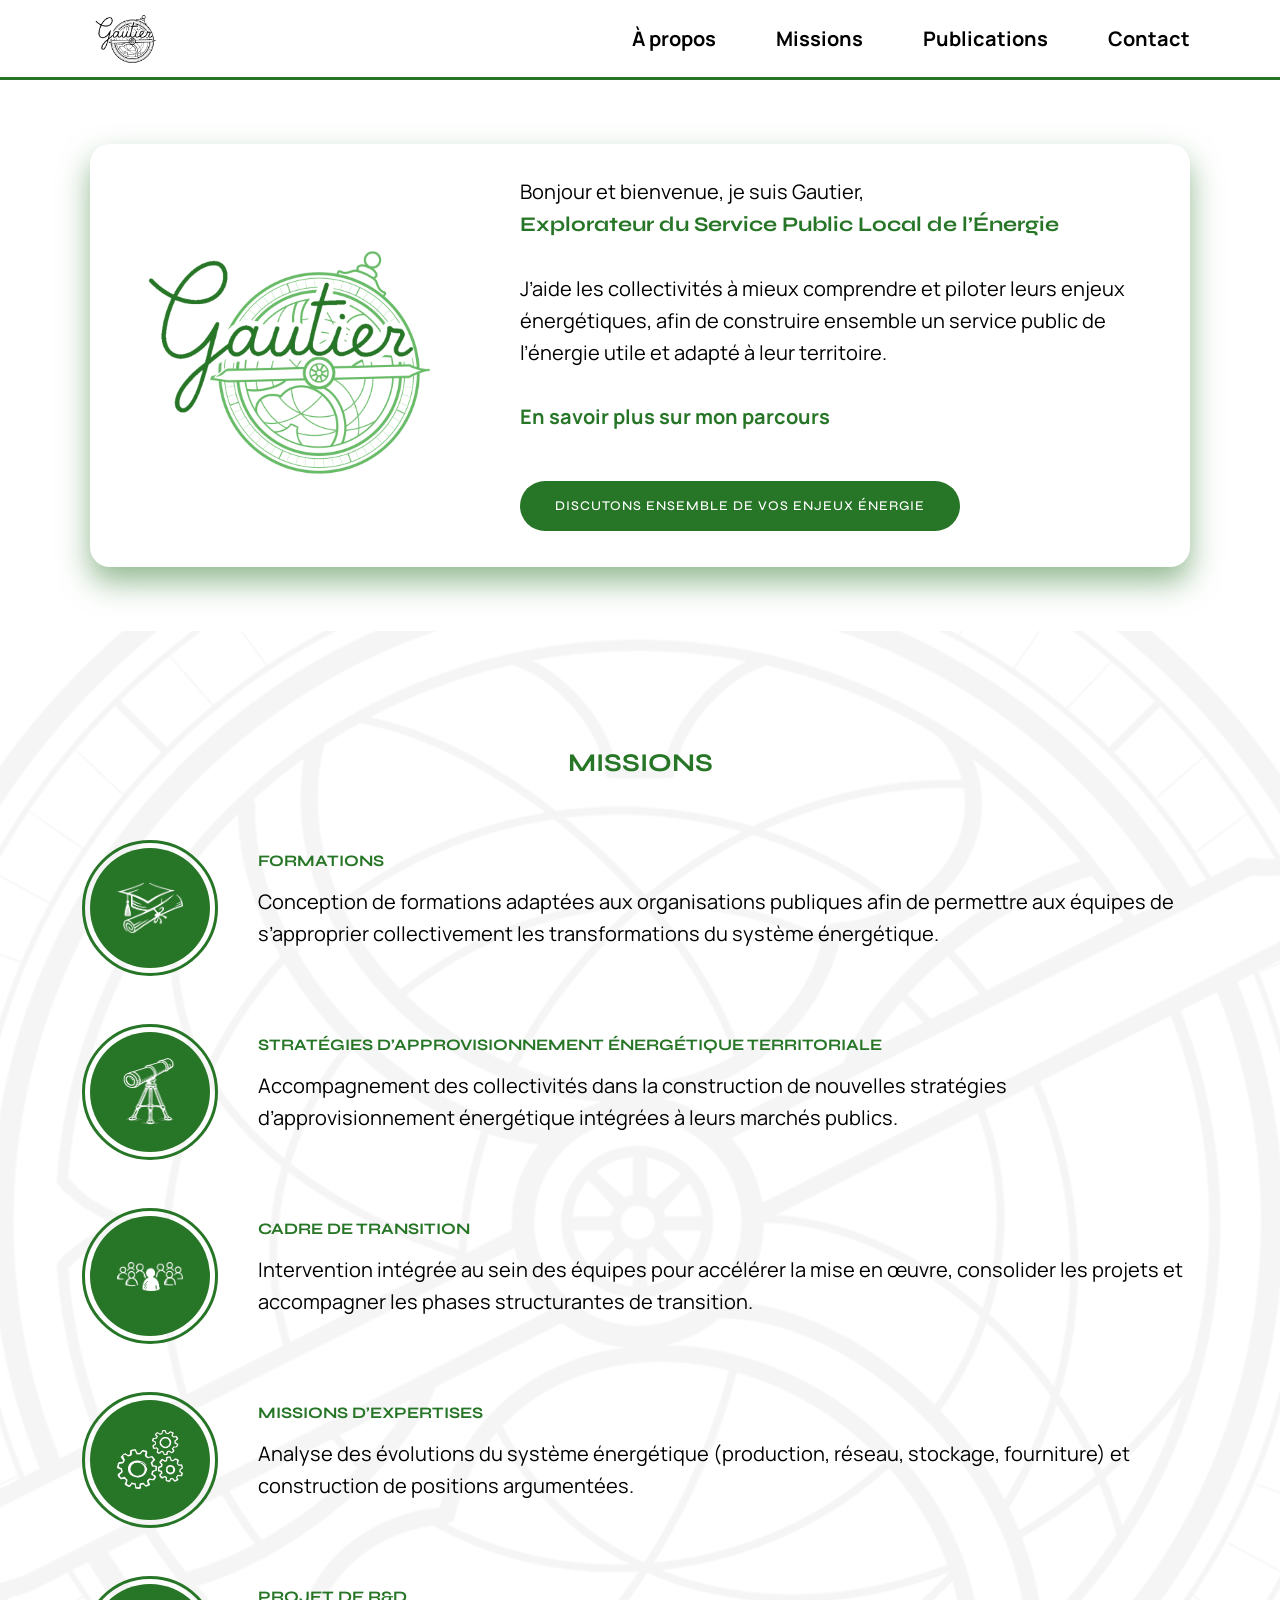
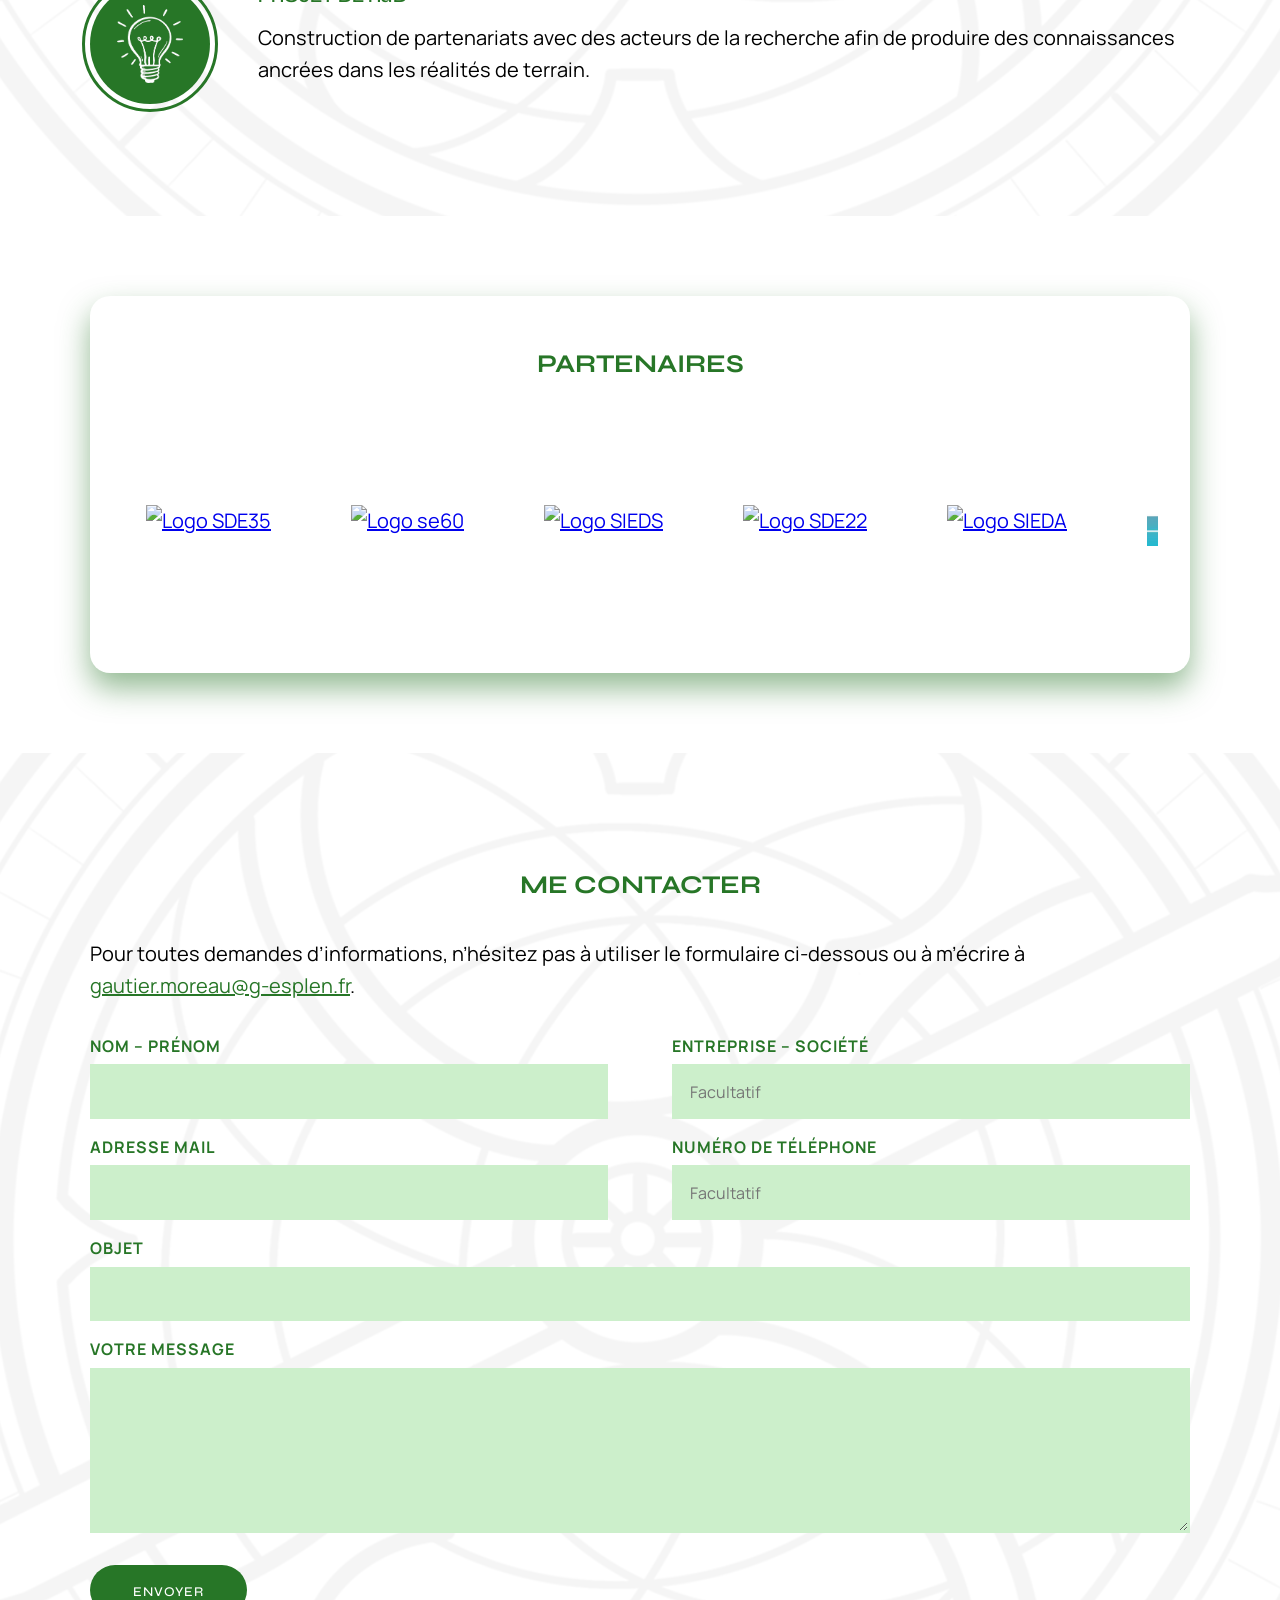
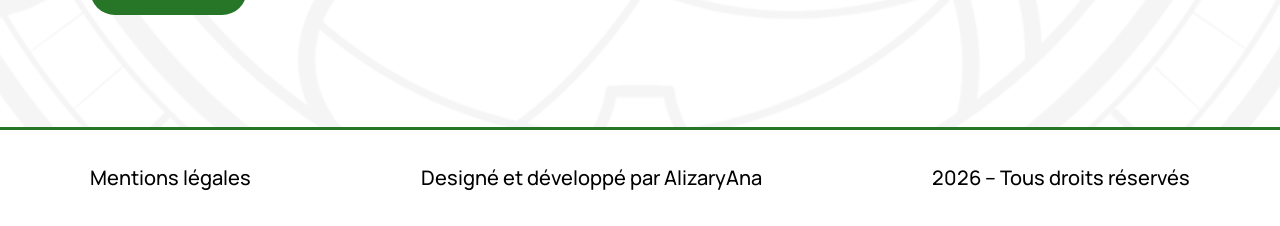
==== commit ba6896da: "modale missions" ====
--- a/index.html
+++ b/index.html
@@ -9,7 +9,8 @@
     <link rel="icon" type="image/png" href="/assets/images/icone.png">
     <meta name="description"
         content="Accompagnement des collectivités dans la construction et le pilotage du service public local de l’énergie.">
-
+    <link rel="canonical" href="http://gautier.alizaryana.com/">
+    
     <!-- Fonts -->
     <link href="https://fonts.googleapis.com/css2?family=Manrope:wght@300;400;500;600&family=Syne:wght@600;700&display=swap"
         rel="stylesheet">
@@ -18,8 +19,21 @@
     <link rel="stylesheet" href="/assets/styles/styles.css">
     <link rel="stylesheet" href="/assets/styles/mobile.css">
 
-    <!-- RS Cards à ajouter -->
-
+    <!-- RS Cards  -->
+    <meta property="og:type" content="website">
+    <meta property="og:url" content="http://gautier.alizaryana.com/">
+    <meta property="og:title" content="Gautier | Explorateur du Service Public Local de l’Énergie">
+    <meta property="og:description" content="Accompagnement des collectivités dans la construction et le pilotage du service public local de l’énergie.">
+    <meta property="og:image" content="http://gautier.alizaryana.com/assets/images/gautier.png">
+    <meta property="og:image:alt" content="Gautier – Explorateur du Service Public Local de l’Énergie">
+    <meta property="og:locale" content="fr_FR">
+
+
+    <meta name="twitter:card" content="summary_large_image">
+    <meta name="twitter:title" content="Gautier | Explorateur du Service Public Local de l’Énergie">
+    <meta name="twitter:description" content="Accompagnement des collectivités dans la construction et le pilotage du service public local de l’énergie.">
+    <meta name="twitter:image" content="http://gautier.alizaryana.com/assets/images/gautier.png">
+    <meta name="twitter:image:alt" content="Gautier – Explorateur du Service Public Local de l’Énergie">
 </head>
 
 <body>
@@ -169,6 +183,25 @@
             </div>
         </section>
 
+        <div id="mission-modal" class="modal">
+            <div class="modal-overlay"></div>
+
+            <div class="modal-content">
+                <button class="modal-close">&times;</button>
+
+                <div class="hero-card modal-card">
+                    <div class="hero-image">
+                        <img id="modal-image" src="" alt="">
+                    </div>
+
+                    <div class="hero-content">
+                        <h1 id="modal-title"></h1>
+                        <p id="modal-text"></p>
+                    </div>
+                </div>
+            </div>
+        </div>
+
 
         <!-- ===== PARTENAIRES ===== -->
 
@@ -192,7 +225,7 @@
                 <header class="section-header">
                     <h2>Me contacter</h2>
                     <p>Pour toutes demandes d’informations, n’hésitez pas à utiliser le formulaire ci-dessous ou à m’écrire à 
-                        <a href="mailto:adresse@mail.fr" class="adresse-mail">adresse@mail.fr</a>.
+                        <a href="mailto:gautier.moreau@g-esplen.fr" class="adresse-mail">gautier.moreau@g-esplen.fr</a>.
                     </p>
                 </header>
 
@@ -287,6 +320,8 @@
 </script>
 
 <script src="./assets/scripts/logo-partenaires.js"></script>
+<script src="./assets/scripts/modale-missions.js"></script>
 <script src="./assets/scripts/nav-mobile.js"></script>
+<script src="./assets/scripts/contact.js"></script>
 
 </html>
--- a/assets/styles/styles.css
+++ b/assets/styles/styles.css
@@ -543,3 +543,210 @@
     text-align: right;
 }
 
+
+
+/* MENTIONS LEGALES */
+
+.legal-page {
+    padding: 5rem 0;
+}
+
+.legal-card {
+    background: white;
+    border-radius: 20px;
+    padding: 3rem;
+    box-shadow: 0 15px 30px rgba(39, 118, 39, 0.25);
+}
+
+.legal-card h1 {
+    margin-bottom: 3rem;
+    text-transform: uppercase;
+}
+
+.legal-section {
+    margin-bottom: 2.5rem;
+}
+
+.legal-section h2 {
+    text-align: left;
+    margin-bottom: 1rem;
+    margin-top: 5rem;
+}
+
+.legal-section h3 {
+    margin-top: 2rem;
+ 
+}
+
+.legal-section p {
+    margin-bottom: 1rem;
+}
+
+.legal-section ul {
+    margin-left: 1.5rem;
+    margin-bottom: 1rem;
+}
+
+.legal-section li {
+    margin-bottom: 0.4rem;
+}
+
+.legal-section a {
+    color: var(--green);
+    font-weight: 600;
+    text-decoration: none;
+}
+
+.legal-section a:hover {
+    text-decoration: underline;
+}
+
+/* PAGE ABOUT */
+
+.about-page {
+    padding: 5rem 0;
+    background: #f8fbf8;
+}
+
+.about-card {
+    background: white;
+    border-radius: 20px;
+    padding: 3rem;
+    margin-top: 3rem;
+    box-shadow: 0 15px 30px rgba(39,118,39,0.25);
+}
+
+.about-card h1 {
+    margin-bottom: 2.5rem;
+    text-transform: uppercase;
+}
+
+.about-section {
+    max-width: 800px;
+    margin: 0 auto;
+}
+
+.about-section h2 {
+    text-align: left;
+    margin-bottom: 1rem;
+}
+
+.about-section p {
+    margin-bottom: 1.4rem;
+    line-height: 1.8;
+}
+
+/* PAGE EN CONSTRUCTION */
+
+.construction-page {
+    padding: 6rem 0;
+    min-height: 90vh;
+
+}
+
+.construction-card {
+    background: white;
+    border-radius: 20px;
+    padding: 3rem;
+    text-align: center;
+    max-width: 1200px;
+    margin: 0 auto;
+    box-shadow: 0 15px 30px rgba(39,118,39,0.25);
+    margin-top: 10%;
+}
+
+.construction-card h1 {
+    margin-bottom: 1.5rem;
+    text-transform: uppercase;
+}
+
+.construction-card p {
+    margin-bottom: 2rem;
+}
+
+.construction-card a {
+    text-decoration: none;
+    margin-bottom: 0.5em;
+}
+
+/* MODALE */
+
+body.modal-open {
+    overflow: hidden;
+}
+
+.modal {
+    position: fixed;
+    inset: 0;
+    display: flex;
+    justify-content: center;
+    align-items: center;
+    z-index: 10000;
+
+    opacity: 0;
+    pointer-events: none;
+    transition: opacity 0.3s ease;
+}
+
+.modal.active {
+    opacity: 1;
+    pointer-events: auto;
+}
+
+.modal-overlay {
+    position: absolute;
+    inset: 0;
+    background: rgba(0,0,0,0.5);
+    opacity: 0;
+    transition: opacity 0.3s ease;
+}
+
+.modal.active .modal-overlay {
+    opacity: 1;
+}
+
+.modal-content {
+    position: relative;
+    z-index: 1;
+    width: 90%;
+    max-width: 1100px;
+
+    transform: scale(0.95) translateY(20px);
+    opacity: 0;
+    transition: all 0.35s ease;
+}
+
+.modal.active .modal-content {
+    transform: scale(1) translateY(0);
+    opacity: 1;
+}
+
+/* Reprise du style HERO */
+.modal-card {
+    width: 100%;
+}
+
+/* Bouton fermer */
+.modal-close {
+    position: absolute;
+    top: -15px;
+    right: -15px;
+    background: var(--green);
+    color: white;
+    border: none;
+    font-size: 1.5rem;
+    width: 40px;
+    height: 40px;
+    border-radius: 50%;
+    cursor: pointer;
+    transition: 0.3s;
+}
+
+.modal-close:hover {
+    background: var(--violet);
+}
+
+/* Curseur sur missions */
+.mission {
+    cursor: pointer;
+}
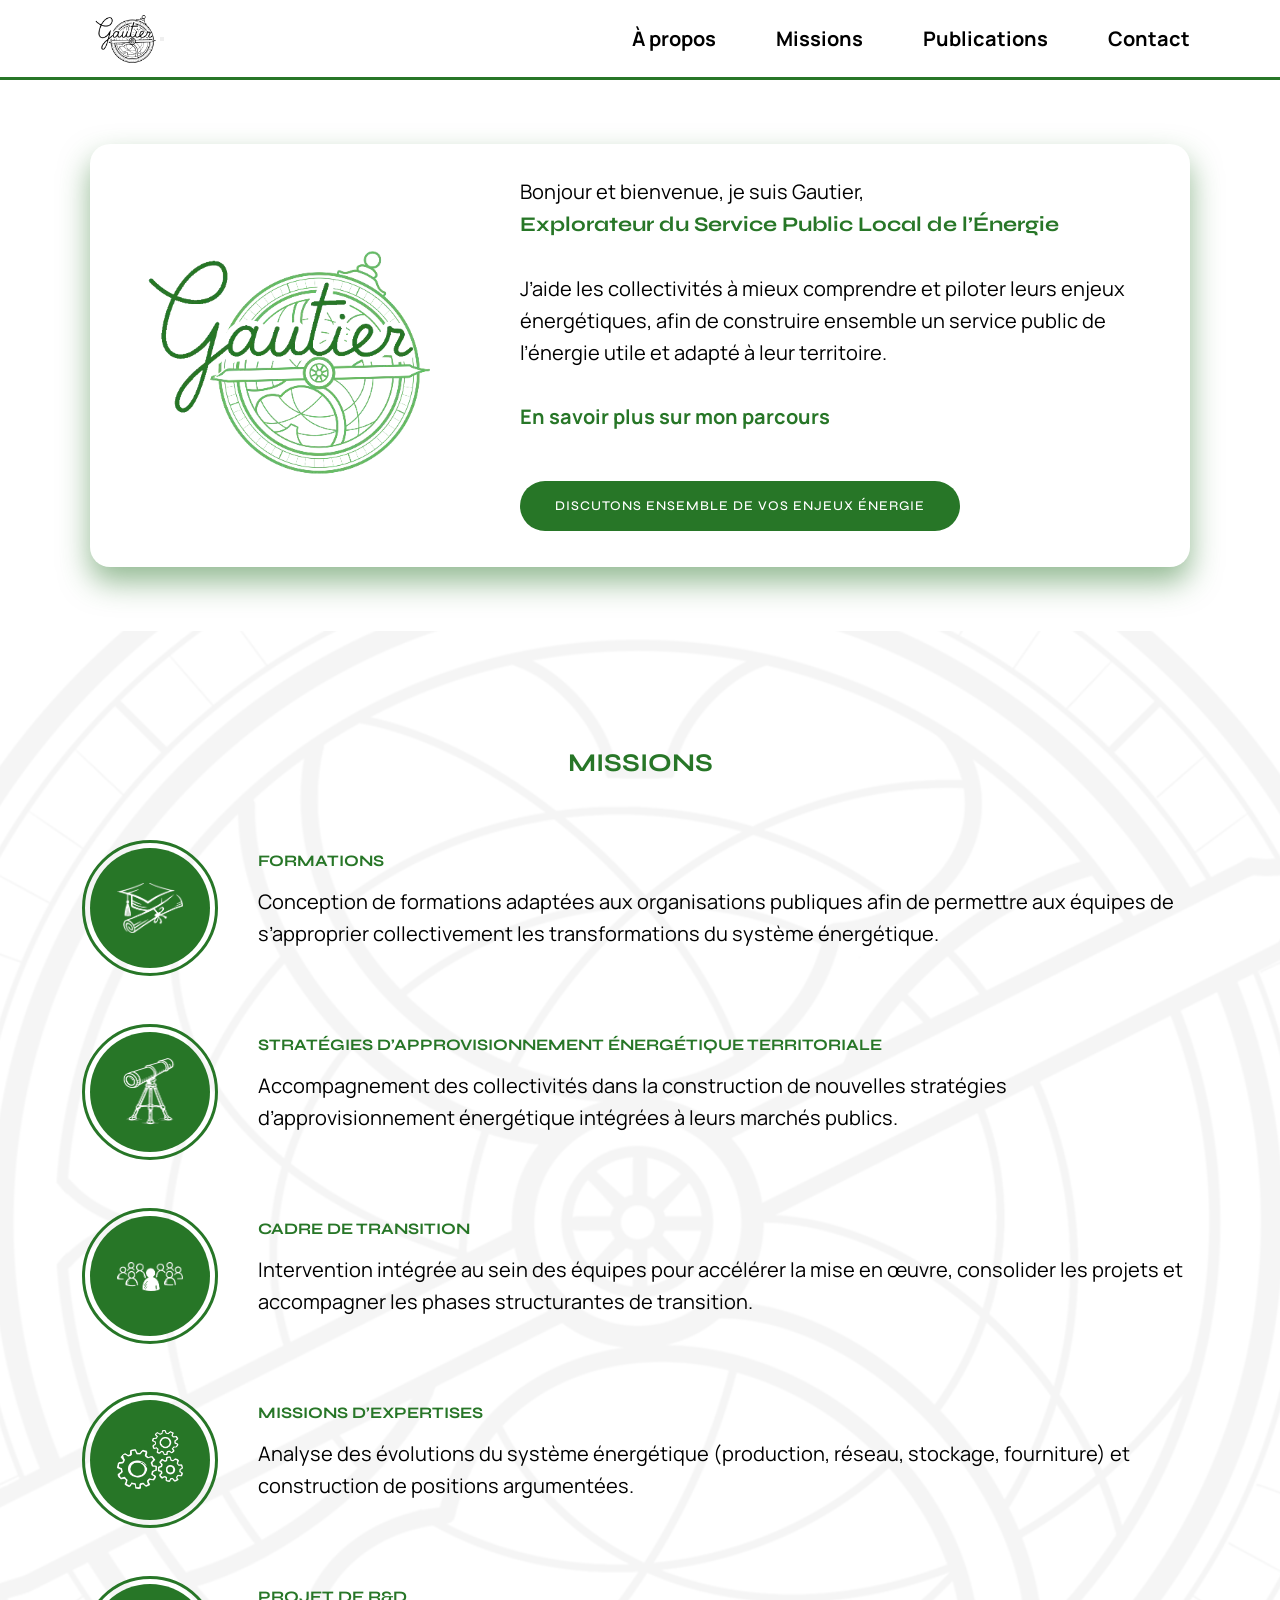
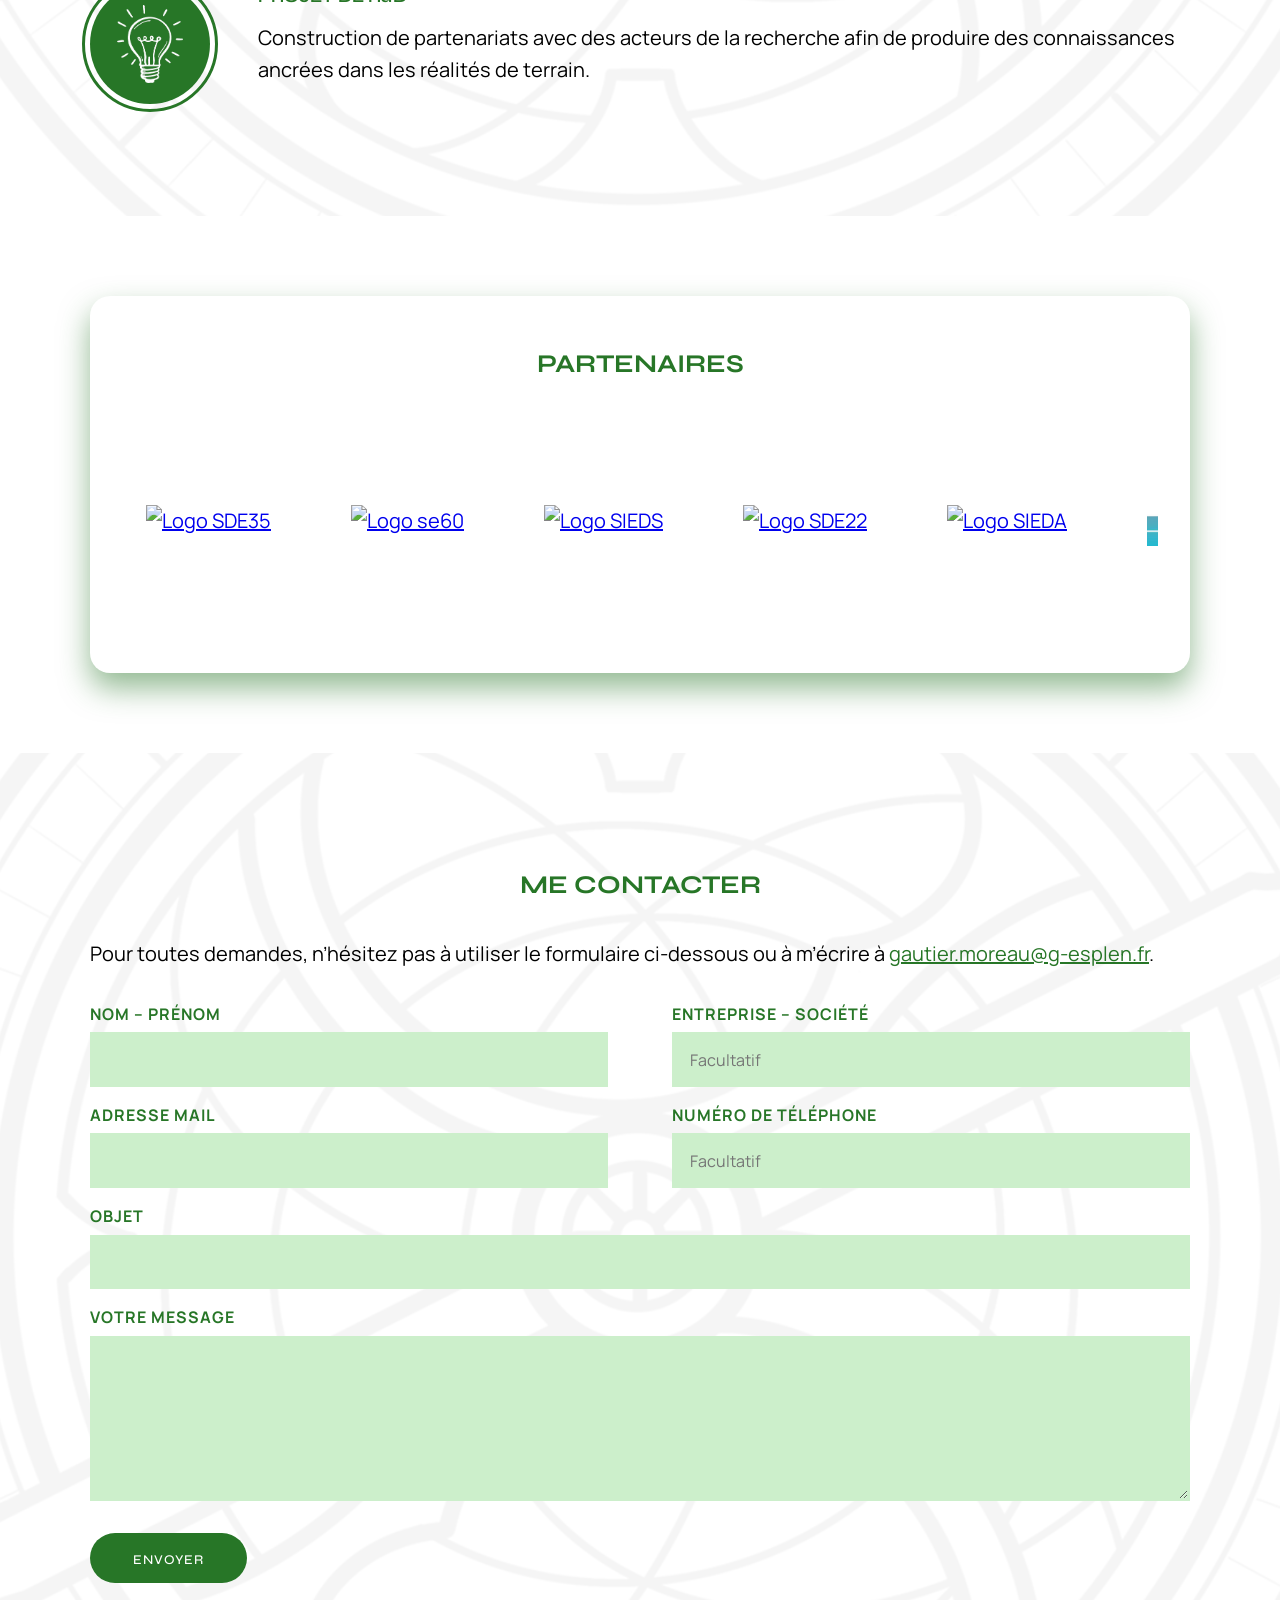
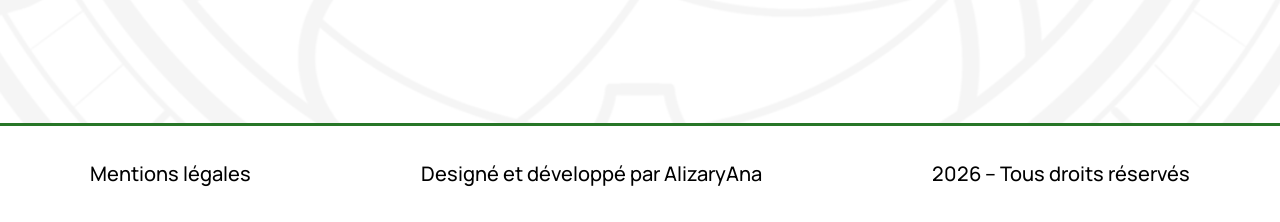
==== commit 2146730c: "form accessibilité + webp" ====
--- a/index.html
+++ b/index.html
@@ -46,17 +46,22 @@
             <!-- Logo -->
             <div class="logo">
                 <a href="/" aria-label="Retour à l’accueil" title="Retour à l'accueil">
-                    <img class="logo-default" src="./assets/images/gautier.png" alt="Logo Gautier - Service Public Local de l'Énergie">
-                    <img class="logo-hover" src="./assets/images/gautiervert.png" alt="Logo Gautier - Service Public Local de l'Énergie">
+                    <img class="logo-default" src="./assets/images/gautier.webp" alt="Logo Gautier - Service Public Local de l'Énergie">
+                    <img class="logo-hover" src="./assets/images/gautiervert.webp" alt="Logo Gautier - Service Public Local de l'Énergie">
                 </a>
             </div>
 
             <!-- Hamburger -->
-            <div class="hamburger" aria-label="Ouvrir le menu" aria-expanded="false">
-                <span></span>
-                <span></span>
-                <span></span>
-            </div>
+            <button 
+                class="hamburger" 
+                aria-label="Ouvrir le menu"
+                aria-expanded="false"
+                aria-controls="menu"
+                >
+                    <span></span>
+                    <span></span>
+                    <span></span>
+            </button>
 
             <!-- Navigation -->
             <nav aria-label="Navigation principale">
@@ -84,7 +89,7 @@
             <div class="hero-card">
 
                 <figure class="hero-image">
-                    <img src="/assets/images/gautiervert.png" alt="Portrait de Gautier">
+                    <img src="/assets/images/gautiervert.webp" alt="Portrait de Gautier">
                 </figure>
 
                 <div class="hero-content">
@@ -224,7 +229,7 @@
 
                 <header class="section-header">
                     <h2>Me contacter</h2>
-                    <p>Pour toutes demandes d’informations, n’hésitez pas à utiliser le formulaire ci-dessous ou à m’écrire à 
+                    <p>Pour toutes demandes, n’hésitez pas à utiliser le formulaire ci-dessous ou à m’écrire à 
                         <a href="mailto:gautier.moreau@g-esplen.fr" class="adresse-mail">gautier.moreau@g-esplen.fr</a>.
                     </p>
                 </header>
@@ -267,8 +272,16 @@
                     </div>
 
                     <button type="submit" class="btn-primary">
-                        Envoyer
+                        <span class="btn-text">Envoyer</span>
                     </button>
+
+                    <!-- Zone message accessible -->
+                    <p 
+                        class="form-status" 
+                        role="status" 
+                        aria-live="polite" 
+                        aria-atomic="true"
+                    ></p>
 
                 </form>
 
--- a/assets/styles/styles.css
+++ b/assets/styles/styles.css
@@ -245,7 +245,7 @@
 .missions {
     position: relative;
     padding: 7rem 0;
-    background-image: url("../images/logo.jpg");
+    background-image: url("../images/logo.webp");
     background-repeat: no-repeat;
     background-position: center;
     background-size: 180%;
@@ -406,7 +406,7 @@
 .contact-section {
     position: relative;
     padding: 7rem 0;
-    background-image: url("../images/logo.jpg");
+    background-image: url("../images/logo.webp");
     background-repeat: no-repeat;
     background-position: center;
     background-size: 180%;
@@ -749,4 +749,105 @@
 /* Curseur sur missions */
 .mission {
     cursor: pointer;
+}
+
+.publications-page {
+    padding: 6rem 0;
+    min-height: 90vh;
+}
+
+.publications-page h1 {
+    text-align: center;
+    margin-bottom: 3rem;
+    margin-top: 3rem;
+    text-transform: uppercase;
+}
+
+.publications-list {
+    display: flex;
+    flex-direction: column;
+    gap: 2rem;
+    margin-top: 2rem;
+}
+
+.publication-card {
+    display: flex;
+    gap: 2rem;
+    align-items: stretch;
+    background: white;
+    border-radius: 20px;
+    overflow: hidden;
+    box-shadow: 0 10px 25px rgba(39,118,39,0.25);
+    transition: transform 0.3s ease;
+}
+
+/* IMAGE À GAUCHE */
+.publication-card img {
+    width: 280px;
+    height: 100%;
+    object-fit: cover;
+}
+
+/* CONTENU À DROITE */
+.publication-content {
+    padding: 1.5rem;
+    display: flex;
+    flex-direction: column;
+    flex: 1;
+}
+
+.publication-content h2 {
+    margin-bottom: 0.8rem;
+    text-align: left;
+    text-transform:none;
+    font-size: 20px;
+}
+
+.publication-content {
+    text-align: left;
+}
+
+.publication-content p {
+    margin-bottom: 1.5rem;
+}
+
+.publication-content .btn-primary {
+    margin-top: auto;
+    align-self: flex-start;
+
+    text-decoration: none;     
+    
+    display: inline-flex;       
+    align-items: center;        
+    justify-content: center;    
+}
+
+.publications-plus {
+    margin-top: 2em;
+    text-align: center;
+    font-weight: bold;
+}
+
+.form-status {
+  margin-top: 12px;
+  font-size: 0.95rem;
+}
+
+.form-status.success {
+  color: var(--green); 
+}
+
+.form-status.error {
+  color: #522876; 
+}
+
+/* Focus visible 
+.form-status:focus {
+  outline: 2px solid var(--green);
+  outline-offset: 3px;
+}
+
+button:disabled {
+  opacity: 0.7;
+  cursor: not-allowed;
 }
